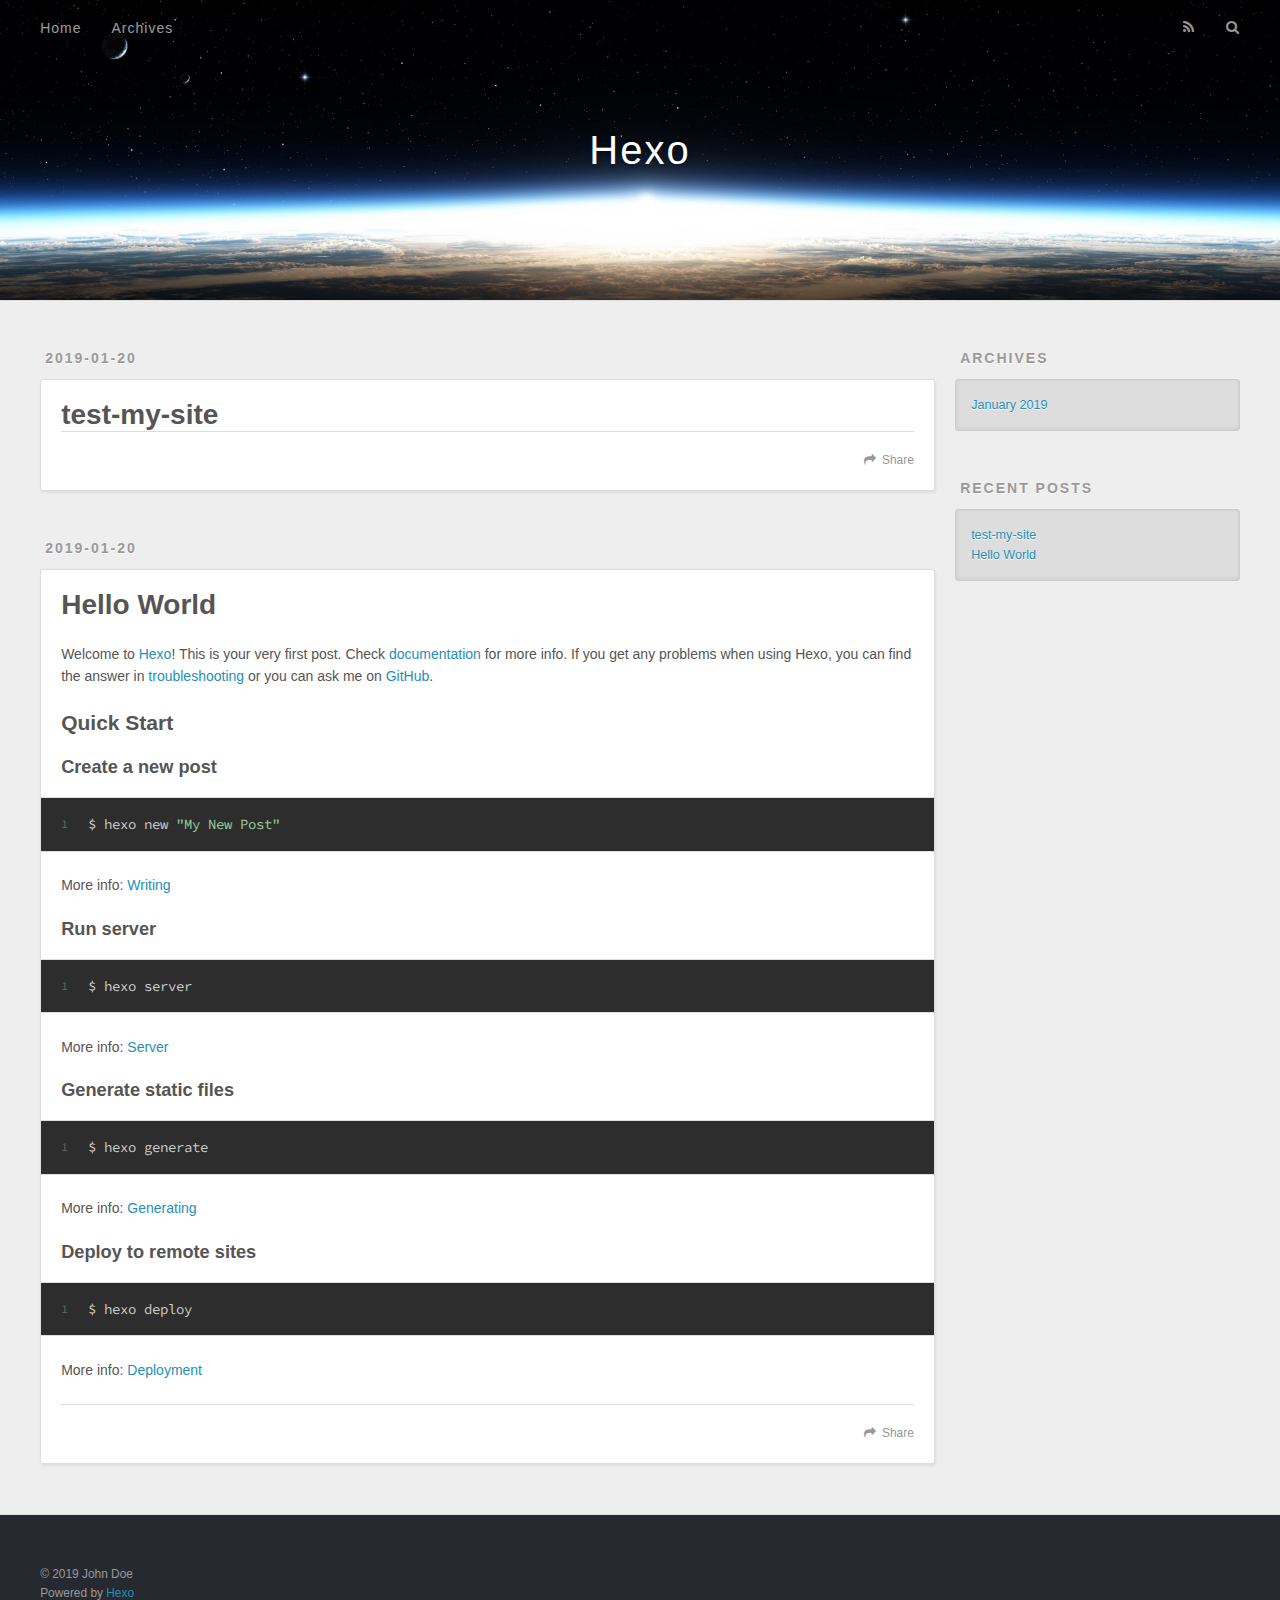
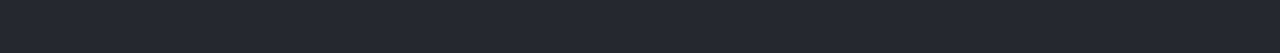
==== index.html @ 06881902 "Site updated: 2019-01-20 17:11:24" ====
<!DOCTYPE html>
<html>
<head><meta name="generator" content="Hexo 3.8.0">
  <meta charset="utf-8">
  

  
  <title>Hexo</title>
  <meta name="viewport" content="width=device-width, initial-scale=1, maximum-scale=1">
  <meta property="og:type" content="website">
<meta property="og:title" content="Hexo">
<meta property="og:url" content="http://yoursite.com/index.html">
<meta property="og:site_name" content="Hexo">
<meta property="og:locale" content="default">
<meta name="twitter:card" content="summary">
<meta name="twitter:title" content="Hexo">
  
    <link rel="alternate" href="/atom.xml" title="Hexo" type="application/atom+xml">
  
  
    <link rel="icon" href="/favicon.png">
  
  
    <link href="//fonts.googleapis.com/css?family=Source+Code+Pro" rel="stylesheet" type="text/css">
  
  <link rel="stylesheet" href="/css/style.css">
</head>
</html>
<body>
  <div id="container">
    <div id="wrap">
      <header id="header">
  <div id="banner"></div>
  <div id="header-outer" class="outer">
    <div id="header-title" class="inner">
      <h1 id="logo-wrap">
        <a href="/" id="logo">Hexo</a>
      </h1>
      
    </div>
    <div id="header-inner" class="inner">
      <nav id="main-nav">
        <a id="main-nav-toggle" class="nav-icon"></a>
        
          <a class="main-nav-link" href="/">Home</a>
        
          <a class="main-nav-link" href="/archives">Archives</a>
        
      </nav>
      <nav id="sub-nav">
        
          <a id="nav-rss-link" class="nav-icon" href="/atom.xml" title="RSS Feed"></a>
        
        <a id="nav-search-btn" class="nav-icon" title="Search"></a>
      </nav>
      <div id="search-form-wrap">
        <form action="//google.com/search" method="get" accept-charset="UTF-8" class="search-form"><input type="search" name="q" class="search-form-input" placeholder="Search"><button type="submit" class="search-form-submit">&#xF002;</button><input type="hidden" name="sitesearch" value="http://yoursite.com"></form>
      </div>
    </div>
  </div>
</header>
      <div class="outer">
        <section id="main">
  
    <article id="post-test-my-site" class="article article-type-post" itemscope="" itemprop="blogPost">
  <div class="article-meta">
    <a href="/2019/01/20/test-my-site/" class="article-date">
  <time datetime="2019-01-20T09:02:43.000Z" itemprop="datePublished">2019-01-20</time>
</a>
    
  </div>
  <div class="article-inner">
    
    
      <header class="article-header">
        
  
    <h1 itemprop="name">
      <a class="article-title" href="/2019/01/20/test-my-site/">test-my-site</a>
    </h1>
  

      </header>
    
    <div class="article-entry" itemprop="articleBody">
      
        
      
    </div>
    <footer class="article-footer">
      <a data-url="http://yoursite.com/2019/01/20/test-my-site/" data-id="cjr4om5xh0001hguxm7iejojh" class="article-share-link">Share</a>
      
      
    </footer>
  </div>
  
</article>


  
    <article id="post-hello-world" class="article article-type-post" itemscope="" itemprop="blogPost">
  <div class="article-meta">
    <a href="/2019/01/20/hello-world/" class="article-date">
  <time datetime="2019-01-20T09:01:41.161Z" itemprop="datePublished">2019-01-20</time>
</a>
    
  </div>
  <div class="article-inner">
    
    
      <header class="article-header">
        
  
    <h1 itemprop="name">
      <a class="article-title" href="/2019/01/20/hello-world/">Hello World</a>
    </h1>
  

      </header>
    
    <div class="article-entry" itemprop="articleBody">
      
        <p>Welcome to <a href="https://hexo.io/" target="_blank" rel="noopener">Hexo</a>! This is your very first post. Check <a href="https://hexo.io/docs/" target="_blank" rel="noopener">documentation</a> for more info. If you get any problems when using Hexo, you can find the answer in <a href="https://hexo.io/docs/troubleshooting.html" target="_blank" rel="noopener">troubleshooting</a> or you can ask me on <a href="https://github.com/hexojs/hexo/issues" target="_blank" rel="noopener">GitHub</a>.</p>
<h2 id="Quick-Start"><a href="#Quick-Start" class="headerlink" title="Quick Start"></a>Quick Start</h2><h3 id="Create-a-new-post"><a href="#Create-a-new-post" class="headerlink" title="Create a new post"></a>Create a new post</h3><figure class="highlight bash"><table><tr><td class="gutter"><pre><span class="line">1</span><br></pre></td><td class="code"><pre><span class="line">$ hexo new <span class="string">"My New Post"</span></span><br></pre></td></tr></table></figure>
<p>More info: <a href="https://hexo.io/docs/writing.html" target="_blank" rel="noopener">Writing</a></p>
<h3 id="Run-server"><a href="#Run-server" class="headerlink" title="Run server"></a>Run server</h3><figure class="highlight bash"><table><tr><td class="gutter"><pre><span class="line">1</span><br></pre></td><td class="code"><pre><span class="line">$ hexo server</span><br></pre></td></tr></table></figure>
<p>More info: <a href="https://hexo.io/docs/server.html" target="_blank" rel="noopener">Server</a></p>
<h3 id="Generate-static-files"><a href="#Generate-static-files" class="headerlink" title="Generate static files"></a>Generate static files</h3><figure class="highlight bash"><table><tr><td class="gutter"><pre><span class="line">1</span><br></pre></td><td class="code"><pre><span class="line">$ hexo generate</span><br></pre></td></tr></table></figure>
<p>More info: <a href="https://hexo.io/docs/generating.html" target="_blank" rel="noopener">Generating</a></p>
<h3 id="Deploy-to-remote-sites"><a href="#Deploy-to-remote-sites" class="headerlink" title="Deploy to remote sites"></a>Deploy to remote sites</h3><figure class="highlight bash"><table><tr><td class="gutter"><pre><span class="line">1</span><br></pre></td><td class="code"><pre><span class="line">$ hexo deploy</span><br></pre></td></tr></table></figure>
<p>More info: <a href="https://hexo.io/docs/deployment.html" target="_blank" rel="noopener">Deployment</a></p>

      
    </div>
    <footer class="article-footer">
      <a data-url="http://yoursite.com/2019/01/20/hello-world/" data-id="cjr4om5xc0000hguxg5g5tirp" class="article-share-link">Share</a>
      
      
    </footer>
  </div>
  
</article>


  


</section>
        
          <aside id="sidebar">
  
    

  
    

  
    
  
    
  <div class="widget-wrap">
    <h3 class="widget-title">Archives</h3>
    <div class="widget">
      <ul class="archive-list"><li class="archive-list-item"><a class="archive-list-link" href="/archives/2019/01/">January 2019</a></li></ul>
    </div>
  </div>


  
    
  <div class="widget-wrap">
    <h3 class="widget-title">Recent Posts</h3>
    <div class="widget">
      <ul>
        
          <li>
            <a href="/2019/01/20/test-my-site/">test-my-site</a>
          </li>
        
          <li>
            <a href="/2019/01/20/hello-world/">Hello World</a>
          </li>
        
      </ul>
    </div>
  </div>

  
</aside>
        
      </div>
      <footer id="footer">
  
  <div class="outer">
    <div id="footer-info" class="inner">
      &copy; 2019 John Doe<br>
      Powered by <a href="http://hexo.io/" target="_blank">Hexo</a>
    </div>
  </div>
</footer>
    </div>
    <nav id="mobile-nav">
  
    <a href="/" class="mobile-nav-link">Home</a>
  
    <a href="/archives" class="mobile-nav-link">Archives</a>
  
</nav>
    

<script src="//ajax.googleapis.com/ajax/libs/jquery/2.0.3/jquery.min.js"></script>


  <link rel="stylesheet" href="/fancybox/jquery.fancybox.css">
  <script src="/fancybox/jquery.fancybox.pack.js"></script>


<script src="/js/script.js"></script>



  </div>
</body>
</html>
---- css/style.css ----
body {
  width: 100%;
}
body:before,
body:after {
  content: "";
  display: table;
}
body:after {
  clear: both;
}
html,
body,
div,
span,
applet,
object,
iframe,
h1,
h2,
h3,
h4,
h5,
h6,
p,
blockquote,
pre,
a,
abbr,
acronym,
address,
big,
cite,
code,
del,
dfn,
em,
img,
ins,
kbd,
q,
s,
samp,
small,
strike,
strong,
sub,
sup,
tt,
var,
dl,
dt,
dd,
ol,
ul,
li,
fieldset,
form,
label,
legend,
table,
caption,
tbody,
tfoot,
thead,
tr,
th,
td {
  margin: 0;
  padding: 0;
  border: 0;
  outline: 0;
  font-weight: inherit;
  font-style: inherit;
  font-family: inherit;
  font-size: 100%;
  vertical-align: baseline;
}
body {
  line-height: 1;
  color: #000;
  background: #fff;
}
ol,
ul {
  list-style: none;
}
table {
  border-collapse: separate;
  border-spacing: 0;
  vertical-align: middle;
}
caption,
th,
td {
  text-align: left;
  font-weight: normal;
  vertical-align: middle;
}
a img {
  border: none;
}
input,
button {
  margin: 0;
  padding: 0;
}
input::-moz-focus-inner,
button::-moz-focus-inner {
  border: 0;
  padding: 0;
}
@font-face {
  font-family: FontAwesome;
  font-style: normal;
  font-weight: normal;
  src: url("fonts/fontawesome-webfont.eot?v=#4.0.3");
  src: url("fonts/fontawesome-webfont.eot?#iefix&v=#4.0.3") format("embedded-opentype"), url("fonts/fontawesome-webfont.woff?v=#4.0.3") format("woff"), url("fonts/fontawesome-webfont.ttf?v=#4.0.3") format("truetype"), url("fonts/fontawesome-webfont.svg#fontawesomeregular?v=#4.0.3") format("svg");
}
html,
body,
#container {
  height: 100%;
}
body {
  background: #eee;
  font: 14px -apple-system, BlinkMacSystemFont, "Segoe UI", "Roboto", "Oxygen", "Ubuntu", "Cantarell", "Fira Sans", "Droid Sans", "Helvetica Neue", sans-serif;
  -webkit-text-size-adjust: 100%;
}
.outer {
  max-width: 1220px;
  margin: 0 auto;
  padding: 0 20px;
}
.outer:before,
.outer:after {
  content: "";
  display: table;
}
.outer:after {
  clear: both;
}
.inner {
  display: inline;
  float: left;
  width: 98.33333333333333%;
  margin: 0 0.833333333333333%;
}
.left,
.alignleft {
  float: left;
}
.right,
.alignright {
  float: right;
}
.clear {
  clear: both;
}
#container {
  position: relative;
}
.mobile-nav-on {
  overflow: hidden;
}
#wrap {
  height: 100%;
  width: 100%;
  position: absolute;
  top: 0;
  left: 0;
  -webkit-transition: 0.2s ease-out;
  -moz-transition: 0.2s ease-out;
  -ms-transition: 0.2s ease-out;
  transition: 0.2s ease-out;
  z-index: 1;
  background: #eee;
}
.mobile-nav-on #wrap {
  left: 280px;
}
@media screen and (min-width: 768px) {
  #main {
    display: inline;
    float: left;
    width: 73.33333333333333%;
    margin: 0 0.833333333333333%;
  }
}
.article-date,
.article-category-link,
.archive-year,
.widget-title {
  text-decoration: none;
  text-transform: uppercase;
  letter-spacing: 2px;
  color: #999;
  margin-bottom: 1em;
  margin-left: 5px;
  line-height: 1em;
  text-shadow: 0 1px #fff;
  font-weight: bold;
}
.article-inner,
.archive-article-inner {
  background: #fff;
  -webkit-box-shadow: 1px 2px 3px #ddd;
  box-shadow: 1px 2px 3px #ddd;
  border: 1px solid #ddd;
  border-radius: 3px;
}
.article-entry h1,
.widget h1 {
  font-size: 2em;
}
.article-entry h2,
.widget h2 {
  font-size: 1.5em;
}
.article-entry h3,
.widget h3 {
  font-size: 1.3em;
}
.article-entry h4,
.widget h4 {
  font-size: 1.2em;
}
.article-entry h5,
.widget h5 {
  font-size: 1em;
}
.article-entry h6,
.widget h6 {
  font-size: 1em;
  color: #999;
}
.article-entry hr,
.widget hr {
  border: 1px dashed #ddd;
}
.article-entry strong,
.widget strong {
  font-weight: bold;
}
.article-entry em,
.widget em,
.article-entry cite,
.widget cite {
  font-style: italic;
}
.article-entry sup,
.widget sup,
.article-entry sub,
.widget sub {
  font-size: 0.75em;
  line-height: 0;
  position: relative;
  vertical-align: baseline;
}
.article-entry sup,
.widget sup {
  top: -0.5em;
}
.article-entry sub,
.widget sub {
  bottom: -0.2em;
}
.article-entry small,
.widget small {
  font-size: 0.85em;
}
.article-entry acronym,
.widget acronym,
.article-entry abbr,
.widget abbr {
  border-bottom: 1px dotted;
}
.article-entry ul,
.widget ul,
.article-entry ol,
.widget ol,
.article-entry dl,
.widget dl {
  margin: 0 20px;
  line-height: 1.6em;
}
.article-entry ul ul,
.widget ul ul,
.article-entry ol ul,
.widget ol ul,
.article-entry ul ol,
.widget ul ol,
.article-entry ol ol,
.widget ol ol {
  margin-top: 0;
  margin-bottom: 0;
}
.article-entry ul,
.widget ul {
  list-style: disc;
}
.article-entry ol,
.widget ol {
  list-style: decimal;
}
.article-entry dt,
.widget dt {
  font-weight: bold;
}
#header {
  height: 300px;
  position: relative;
  border-bottom: 1px solid #ddd;
}
#header:before,
#header:after {
  content: "";
  position: absolute;
  left: 0;
  right: 0;
  height: 40px;
}
#header:before {
  top: 0;
  background: -webkit-linear-gradient(rgba(0,0,0,0.2), transparent);
  background: -moz-linear-gradient(rgba(0,0,0,0.2), transparent);
  background: -ms-linear-gradient(rgba(0,0,0,0.2), transparent);
  background: linear-gradient(rgba(0,0,0,0.2), transparent);
}
#header:after {
  bottom: 0;
  background: -webkit-linear-gradient(transparent, rgba(0,0,0,0.2));
  background: -moz-linear-gradient(transparent, rgba(0,0,0,0.2));
  background: -ms-linear-gradient(transparent, rgba(0,0,0,0.2));
  background: linear-gradient(transparent, rgba(0,0,0,0.2));
}
#header-outer {
  height: 100%;
  position: relative;
}
#header-inner {
  position: relative;
  overflow: hidden;
}
#banner {
  position: absolute;
  top: 0;
  left: 0;
  width: 100%;
  height: 100%;
  background: url("images/banner.jpg") center #000;
  -webkit-background-size: cover;
  -moz-background-size: cover;
  background-size: cover;
  z-index: -1;
}
#header-title {
  text-align: center;
  height: 40px;
  position: absolute;
  top: 50%;
  left: 0;
  margin-top: -20px;
}
#logo,
#subtitle {
  text-decoration: none;
  color: #fff;
  font-weight: 300;
  text-shadow: 0 1px 4px rgba(0,0,0,0.3);
}
#logo {
  font-size: 40px;
  line-height: 40px;
  letter-spacing: 2px;
}
#subtitle {
  font-size: 16px;
  line-height: 16px;
  letter-spacing: 1px;
}
#subtitle-wrap {
  margin-top: 16px;
}
#main-nav {
  float: left;
  margin-left: -15px;
}
.nav-icon,
.main-nav-link {
  float: left;
  color: #fff;
  opacity: 0.6;
  text-decoration: none;
  text-shadow: 0 1px rgba(0,0,0,0.2);
  -webkit-transition: opacity 0.2s;
  -moz-transition: opacity 0.2s;
  -ms-transition: opacity 0.2s;
  transition: opacity 0.2s;
  display: block;
  padding: 20px 15px;
}
.nav-icon:hover,
.main-nav-link:hover {
  opacity: 1;
}
.nav-icon {
  font-family: FontAwesome;
  text-align: center;
  font-size: 14px;
  width: 14px;
  height: 14px;
  padding: 20px 15px;
  position: relative;
  cursor: pointer;
}
.main-nav-link {
  font-weight: 300;
  letter-spacing: 1px;
}
@media screen and (max-width: 479px) {
  .main-nav-link {
    display: none;
  }
}
#main-nav-toggle {
  display: none;
}
#main-nav-toggle:before {
  content: "\f0c9";
}
@media screen and (max-width: 479px) {
  #main-nav-toggle {
    display: block;
  }
}
#sub-nav {
  float: right;
  margin-right: -15px;
}
#nav-rss-link:before {
  content: "\f09e";
}
#nav-search-btn:before {
  content: "\f002";
}
#search-form-wrap {
  position: absolute;
  top: 15px;
  width: 150px;
  height: 30px;
  right: -150px;
  opacity: 0;
  -webkit-transition: 0.2s ease-out;
  -moz-transition: 0.2s ease-out;
  -ms-transition: 0.2s ease-out;
  transition: 0.2s ease-out;
}
#search-form-wrap.on {
  opacity: 1;
  right: 0;
}
@media screen and (max-width: 479px) {
  #search-form-wrap {
    width: 100%;
    right: -100%;
  }
}
.search-form {
  position: absolute;
  top: 0;
  left: 0;
  right: 0;
  background: #fff;
  padding: 5px 15px;
  border-radius: 15px;
  -webkit-box-shadow: 0 0 10px rgba(0,0,0,0.3);
  box-shadow: 0 0 10px rgba(0,0,0,0.3);
}
.search-form-input {
  border: none;
  background: none;
  color: #555;
  width: 100%;
  font: 13px -apple-system, BlinkMacSystemFont, "Segoe UI", "Roboto", "Oxygen", "Ubuntu", "Cantarell", "Fira Sans", "Droid Sans", "Helvetica Neue", sans-serif;
  outline: none;
}
.search-form-input::-webkit-search-results-decoration,
.search-form-input::-webkit-search-cancel-button {
  -webkit-appearance: none;
}
.search-form-submit {
  position: absolute;
  top: 50%;
  right: 10px;
  margin-top: -7px;
  font: 13px FontAwesome;
  border: none;
  background: none;
  color: #bbb;
  cursor: pointer;
}
.search-form-submit:hover,
.search-form-submit:focus {
  color: #777;
}
.article {
  margin: 50px 0;
}
.article-inner {
  overflow: hidden;
}
.article-meta:before,
.article-meta:after {
  content: "";
  display: table;
}
.article-meta:after {
  clear: both;
}
.article-date {
  float: left;
}
.article-category {
  float: left;
  line-height: 1em;
  color: #ccc;
  text-shadow: 0 1px #fff;
  margin-left: 8px;
}
.article-category:before {
  content: "\2022";
}
.article-category-link {
  margin: 0 12px 1em;
}
.article-header {
  padding: 20px 20px 0;
}
.article-title {
  text-decoration: none;
  font-size: 2em;
  font-weight: bold;
  color: #555;
  line-height: 1.1em;
  -webkit-transition: color 0.2s;
  -moz-transition: color 0.2s;
  -ms-transition: color 0.2s;
  transition: color 0.2s;
}
a.article-title:hover {
  color: #258fb8;
}
.article-entry {
  color: #555;
  padding: 0 20px;
}
.article-entry:before,
.article-entry:after {
  content: "";
  display: table;
}
.article-entry:after {
  clear: both;
}
.article-entry p,
.article-entry table {
  line-height: 1.6em;
  margin: 1.6em 0;
}
.article-entry h1,
.article-entry h2,
.article-entry h3,
.article-entry h4,
.article-entry h5,
.article-entry h6 {
  font-weight: bold;
}
.article-entry h1,
.article-entry h2,
.article-entry h3,
.article-entry h4,
.article-entry h5,
.article-entry h6 {
  line-height: 1.1em;
  margin: 1.1em 0;
}
.article-entry a {
  color: #258fb8;
  text-decoration: none;
}
.article-entry a:hover {
  text-decoration: underline;
}
.article-entry ul,
.article-entry ol,
.article-entry dl {
  margin-top: 1.6em;
  margin-bottom: 1.6em;
}
.article-entry img,
.article-entry video {
  max-width: 100%;
  height: auto;
  display: block;
  margin: auto;
}
.article-entry iframe {
  border: none;
}
.article-entry table {
  width: 100%;
  border-collapse: collapse;
  border-spacing: 0;
}
.article-entry th {
  font-weight: bold;
  border-bottom: 3px solid #ddd;
  padding-bottom: 0.5em;
}
.article-entry td {
  border-bottom: 1px solid #ddd;
  padding: 10px 0;
}
.article-entry blockquote {
  font-family: Georgia, "Times New Roman", serif;
  font-size: 1.4em;
  margin: 1.6em 20px;
  text-align: center;
}
.article-entry blockquote footer {
  font-size: 14px;
  margin: 1.6em 0;
  font-family: -apple-system, BlinkMacSystemFont, "Segoe UI", "Roboto", "Oxygen", "Ubuntu", "Cantarell", "Fira Sans", "Droid Sans", "Helvetica Neue", sans-serif;
}
.article-entry blockquote footer cite:before {
  content: "—";
  padding: 0 0.5em;
}
.article-entry .pullquote {
  text-align: left;
  width: 45%;
  margin: 0;
}
.article-entry .pullquote.left {
  margin-left: 0.5em;
  margin-right: 1em;
}
.article-entry .pullquote.right {
  margin-right: 0.5em;
  margin-left: 1em;
}
.article-entry .caption {
  color: #999;
  display: block;
  font-size: 0.9em;
  margin-top: 0.5em;
  position: relative;
  text-align: center;
}
.article-entry .video-container {
  position: relative;
  padding-top: 56.25%;
  height: 0;
  overflow: hidden;
}
.article-entry .video-container iframe,
.article-entry .video-container object,
.article-entry .video-container embed {
  position: absolute;
  top: 0;
  left: 0;
  width: 100%;
  height: 100%;
  margin-top: 0;
}
.article-more-link a {
  display: inline-block;
  line-height: 1em;
  padding: 6px 15px;
  border-radius: 15px;
  background: #eee;
  color: #999;
  text-shadow: 0 1px #fff;
  text-decoration: none;
}
.article-more-link a:hover {
  background: #258fb8;
  color: #fff;
  text-decoration: none;
  text-shadow: 0 1px #1e7293;
}
.article-footer {
  font-size: 0.85em;
  line-height: 1.6em;
  border-top: 1px solid #ddd;
  padding-top: 1.6em;
  margin: 0 20px 20px;
}
.article-footer:before,
.article-footer:after {
  content: "";
  display: table;
}
.article-footer:after {
  clear: both;
}
.article-footer a {
  color: #999;
  text-decoration: none;
}
.article-footer a:hover {
  color: #555;
}
.article-tag-list-item {
  float: left;
  margin-right: 10px;
}
.article-tag-list-link:before {
  content: "#";
}
.article-comment-link {
  float: right;
}
.article-comment-link:before {
  content: "\f075";
  font-family: FontAwesome;
  padding-right: 8px;
}
.article-share-link {
  cursor: pointer;
  float: right;
  margin-left: 20px;
}
.article-share-link:before {
  content: "\f064";
  font-family: FontAwesome;
  padding-right: 6px;
}
#article-nav {
  position: relative;
}
#article-nav:before,
#article-nav:after {
  content: "";
  display: table;
}
#article-nav:after {
  clear: both;
}
@media screen and (min-width: 768px) {
  #article-nav {
    margin: 50px 0;
  }
  #article-nav:before {
    width: 8px;
    height: 8px;
    position: absolute;
    top: 50%;
    left: 50%;
    margin-top: -4px;
    margin-left: -4px;
    content: "";
    border-radius: 50%;
    background: #ddd;
    -webkit-box-shadow: 0 1px 2px #fff;
    box-shadow: 0 1px 2px #fff;
  }
}
.article-nav-link-wrap {
  text-decoration: none;
  text-shadow: 0 1px #fff;
  color: #999;
  -webkit-box-sizing: border-box;
  -moz-box-sizing: border-box;
  box-sizing: border-box;
  margin-top: 50px;
  text-align: center;
  display: block;
}
.article-nav-link-wrap:hover {
  color: #555;
}
@media screen and (min-width: 768px) {
  .article-nav-link-wrap {
    width: 50%;
    margin-top: 0;
  }
}
@media screen and (min-width: 768px) {
  #article-nav-newer {
    float: left;
    text-align: right;
    padding-right: 20px;
  }
}
@media screen and (min-width: 768px) {
  #article-nav-older {
    float: right;
    text-align: left;
    padding-left: 20px;
  }
}
.article-nav-caption {
  text-transform: uppercase;
  letter-spacing: 2px;
  color: #ddd;
  line-height: 1em;
  font-weight: bold;
}
#article-nav-newer .article-nav-caption {
  margin-right: -2px;
}
.article-nav-title {
  font-size: 0.85em;
  line-height: 1.6em;
  margin-top: 0.5em;
}
.article-share-box {
  position: absolute;
  display: none;
  background: #fff;
  -webkit-box-shadow: 1px 2px 10px rgba(0,0,0,0.2);
  box-shadow: 1px 2px 10px rgba(0,0,0,0.2);
  border-radius: 3px;
  margin-left: -145px;
  overflow: hidden;
  z-index: 1;
}
.article-share-box.on {
  display: block;
}
.article-share-input {
  width: 100%;
  background: none;
  -webkit-box-sizing: border-box;
  -moz-box-sizing: border-box;
  box-sizing: border-box;
  font: 14px -apple-system, BlinkMacSystemFont, "Segoe UI", "Roboto", "Oxygen", "Ubuntu", "Cantarell", "Fira Sans", "Droid Sans", "Helvetica Neue", sans-serif;
  padding: 0 15px;
  color: #555;
  outline: none;
  border: 1px solid #ddd;
  border-radius: 3px 3px 0 0;
  height: 36px;
  line-height: 36px;
}
.article-share-links {
  background: #eee;
}
.article-share-links:before,
.article-share-links:after {
  content: "";
  display: table;
}
.article-share-links:after {
  clear: both;
}
.article-share-twitter,
.article-share-facebook,
.article-share-pinterest,
.article-share-google {
  width: 50px;
  height: 36px;
  display: block;
  float: left;
  position: relative;
  color: #999;
  text-shadow: 0 1px #fff;
}
.article-share-twitter:before,
.article-share-facebook:before,
.article-share-pinterest:before,
.article-share-google:before {
  font-size: 20px;
  font-family: FontAwesome;
  width: 20px;
  height: 20px;
  position: absolute;
  top: 50%;
  left: 50%;
  margin-top: -10px;
  margin-left: -10px;
  text-align: center;
}
.article-share-twitter:hover,
.article-share-facebook:hover,
.article-share-pinterest:hover,
.article-share-google:hover {
  color: #fff;
}
.article-share-twitter:before {
  content: "\f099";
}
.article-share-twitter:hover {
  background: #00aced;
  text-shadow: 0 1px #008abe;
}
.article-share-facebook:before {
  content: "\f09a";
}
.article-share-facebook:hover {
  background: #3b5998;
  text-shadow: 0 1px #2f477a;
}
.article-share-pinterest:before {
  content: "\f0d2";
}
.article-share-pinterest:hover {
  background: #cb2027;
  text-shadow: 0 1px #a21a1f;
}
.article-share-google:before {
  content: "\f0d5";
}
.article-share-google:hover {
  background: #dd4b39;
  text-shadow: 0 1px #be3221;
}
.article-gallery {
  background: #000;
  position: relative;
}
.article-gallery-photos {
  position: relative;
  overflow: hidden;
}
.article-gallery-img {
  display: none;
  max-width: 100%;
}
.article-gallery-img:first-child {
  display: block;
}
.article-gallery-img.loaded {
  position: absolute;
  display: block;
}
.article-gallery-img img {
  display: block;
  max-width: 100%;
  margin: 0 auto;
}
#comments {
  background: #fff;
  -webkit-box-shadow: 1px 2px 3px #ddd;
  box-shadow: 1px 2px 3px #ddd;
  padding: 20px;
  border: 1px solid #ddd;
  border-radius: 3px;
  margin: 50px 0;
}
#comments a {
  color: #258fb8;
}
.archives-wrap {
  margin: 50px 0;
}
.archives:before,
.archives:after {
  content: "";
  display: table;
}
.archives:after {
  clear: both;
}
.archive-year-wrap {
  margin-bottom: 1em;
}
.archives {
  -webkit-column-gap: 10px;
  -moz-column-gap: 10px;
  column-gap: 10px;
}
@media screen and (min-width: 480px) and (max-width: 767px) {
  .archives {
    -webkit-column-count: 2;
    -moz-column-count: 2;
    column-count: 2;
  }
}
@media screen and (min-width: 768px) {
  .archives {
    -webkit-column-count: 3;
    -moz-column-count: 3;
    column-count: 3;
  }
}
.archive-article {
  -webkit-column-break-inside: avoid;
  page-break-inside: avoid;
  overflow: hidden;
  break-inside: avoid-column;
}
.archive-article-inner {
  padding: 10px;
  margin-bottom: 15px;
}
.archive-article-title {
  text-decoration: none;
  font-weight: bold;
  color: #555;
  -webkit-transition: color 0.2s;
  -moz-transition: color 0.2s;
  -ms-transition: color 0.2s;
  transition: color 0.2s;
  line-height: 1.6em;
}
.archive-article-title:hover {
  color: #258fb8;
}
.archive-article-footer {
  margin-top: 1em;
}
.archive-article-date {
  color: #999;
  text-decoration: none;
  font-size: 0.85em;
  line-height: 1em;
  margin-bottom: 0.5em;
  display: block;
}
#page-nav {
  margin: 50px auto;
  background: #fff;
  -webkit-box-shadow: 1px 2px 3px #ddd;
  box-shadow: 1px 2px 3px #ddd;
  border: 1px solid #ddd;
  border-radius: 3px;
  text-align: center;
  color: #999;
  overflow: hidden;
}
#page-nav:before,
#page-nav:after {
  content: "";
  display: table;
}
#page-nav:after {
  clear: both;
}
#page-nav a,
#page-nav span {
  padding: 10px 20px;
  line-height: 1;
  height: 2ex;
}
#page-nav a {
  color: #999;
  text-decoration: none;
}
#page-nav a:hover {
  background: #999;
  color: #fff;
}
#page-nav .prev {
  float: left;
}
#page-nav .next {
  float: right;
}
#page-nav .page-number {
  display: inline-block;
}
@media screen and (max-width: 479px) {
  #page-nav .page-number {
    display: none;
  }
}
#page-nav .current {
  color: #555;
  font-weight: bold;
}
#page-nav .space {
  color: #ddd;
}
#footer {
  background: #262a30;
  padding: 50px 0;
  border-top: 1px solid #ddd;
  color: #999;
}
#footer a {
  color: #258fb8;
  text-decoration: none;
}
#footer a:hover {
  text-decoration: underline;
}
#footer-info {
  line-height: 1.6em;
  font-size: 0.85em;
}
.article-entry pre,
.article-entry .highlight {
  background: #2d2d2d;
  margin: 0 -20px;
  padding: 15px 20px;
  border-style: solid;
  border-color: #ddd;
  border-width: 1px 0;
  overflow: auto;
  color: #ccc;
  line-height: 22.400000000000002px;
}
.article-entry .highlight .gutter pre,
.article-entry .gist .gist-file .gist-data .line-numbers {
  color: #666;
  font-size: 0.85em;
}
.article-entry pre,
.article-entry code {
  font-family: "Source Code Pro", Consolas, Monaco, Menlo, Consolas, monospace;
}
.article-entry code {
  background: #eee;
  text-shadow: 0 1px #fff;
  padding: 0 0.3em;
}
.article-entry pre code {
  background: none;
  text-shadow: none;
  padding: 0;
}
.article-entry .highlight pre {
  border: none;
  margin: 0;
  padding: 0;
}
.article-entry .highlight table {
  margin: 0;
  width: auto;
}
.article-entry .highlight td {
  border: none;
  padding: 0;
}
.article-entry .highlight figcaption {
  font-size: 0.85em;
  color: #999;
  line-height: 1em;
  margin-bottom: 1em;
}
.article-entry .highlight figcaption:before,
.article-entry .highlight figcaption:after {
  content: "";
  display: table;
}
.article-entry .highlight figcaption:after {
  clear: both;
}
.article-entry .highlight figcaption a {
  float: right;
}
.article-entry .highlight .gutter pre {
  text-align: right;
  padding-right: 20px;
}
.article-entry .highlight .line {
  height: 22.400000000000002px;
}
.article-entry .highlight .line.marked {
  background: #515151;
}
.article-entry .gist {
  margin: 0 -20px;
  border-style: solid;
  border-color: #ddd;
  border-width: 1px 0;
  background: #2d2d2d;
  padding: 15px 20px 15px 0;
}
.article-entry .gist .gist-file {
  border: none;
  font-family: "Source Code Pro", Consolas, Monaco, Menlo, Consolas, monospace;
  margin: 0;
}
.article-entry .gist .gist-file .gist-data {
  background: none;
  border: none;
}
.article-entry .gist .gist-file .gist-data .line-numbers {
  background: none;
  border: none;
  padding: 0 20px 0 0;
}
.article-entry .gist .gist-file .gist-data .line-data {
  padding: 0 !important;
}
.article-entry .gist .gist-file .highlight {
  margin: 0;
  padding: 0;
  border: none;
}
.article-entry .gist .gist-file .gist-meta {
  background: #2d2d2d;
  color: #999;
  font: 0.85em -apple-system, BlinkMacSystemFont, "Segoe UI", "Roboto", "Oxygen", "Ubuntu", "Cantarell", "Fira Sans", "Droid Sans", "Helvetica Neue", sans-serif;
  text-shadow: 0 0;
  padding: 0;
  margin-top: 1em;
  margin-left: 20px;
}
.article-entry .gist .gist-file .gist-meta a {
  color: #258fb8;
  font-weight: normal;
}
.article-entry .gist .gist-file .gist-meta a:hover {
  text-decoration: underline;
}
pre .comment,
pre .title {
  color: #999;
}
pre .variable,
pre .attribute,
pre .tag,
pre .regexp,
pre .ruby .constant,
pre .xml .tag .title,
pre .xml .pi,
pre .xml .doctype,
pre .html .doctype,
pre .css .id,
pre .css .class,
pre .css .pseudo {
  color: #f2777a;
}
pre .number,
pre .preprocessor,
pre .built_in,
pre .literal,
pre .params,
pre .constant {
  color: #f99157;
}
pre .class,
pre .ruby .class .title,
pre .css .rules .attribute {
  color: #9c9;
}
pre .string,
pre .value,
pre .inheritance,
pre .header,
pre .ruby .symbol,
pre .xml .cdata {
  color: #9c9;
}
pre .css .hexcolor {
  color: #6cc;
}
pre .function,
pre .python .decorator,
pre .python .title,
pre .ruby .function .title,
pre .ruby .title .keyword,
pre .perl .sub,
pre .javascript .title,
pre .coffeescript .title {
  color: #69c;
}
pre .keyword,
pre .javascript .function {
  color: #c9c;
}
@media screen and (max-width: 479px) {
  #mobile-nav {
    position: absolute;
    top: 0;
    left: 0;
    width: 280px;
    height: 100%;
    background: #191919;
    border-right: 1px solid #fff;
  }
}
@media screen and (max-width: 479px) {
  .mobile-nav-link {
    display: block;
    color: #999;
    text-decoration: none;
    padding: 15px 20px;
    font-weight: bold;
  }
  .mobile-nav-link:hover {
    color: #fff;
  }
}
@media screen and (min-width: 768px) {
  #sidebar {
    display: inline;
    float: left;
    width: 23.333333333333332%;
    margin: 0 0.833333333333333%;
  }
}
.widget-wrap {
  margin: 50px 0;
}
.widget {
  color: #777;
  text-shadow: 0 1px #fff;
  background: #ddd;
  -webkit-box-shadow: 0 -1px 4px #ccc inset;
  box-shadow: 0 -1px 4px #ccc inset;
  border: 1px solid #ccc;
  padding: 15px;
  border-radius: 3px;
}
.widget a {
  color: #258fb8;
  text-decoration: none;
}
.widget a:hover {
  text-decoration: underline;
}
.widget ul ul,
.widget ol ul,
.widget dl ul,
.widget ul ol,
.widget ol ol,
.widget dl ol,
.widget ul dl,
.widget ol dl,
.widget dl dl {
  margin-left: 15px;
  list-style: disc;
}
.widget {
  line-height: 1.6em;
  word-wrap: break-word;
  font-size: 0.9em;
}
.widget ul,
.widget ol {
  list-style: none;
  margin: 0;
}
.widget ul ul,
.widget ol ul,
.widget ul ol,
.widget ol ol {
  margin: 0 20px;
}
.widget ul ul,
.widget ol ul {
  list-style: disc;
}
.widget ul ol,
.widget ol ol {
  list-style: decimal;
}
.category-list-count,
.tag-list-count,
.archive-list-count {
  padding-left: 5px;
  color: #999;
  font-size: 0.85em;
}
.category-list-count:before,
.tag-list-count:before,
.archive-list-count:before {
  content: "(";
}
.category-list-count:after,
.tag-list-count:after,
.archive-list-count:after {
  content: ")";
}
.tagcloud a {
  margin-right: 5px;
  display: inline-block;
}
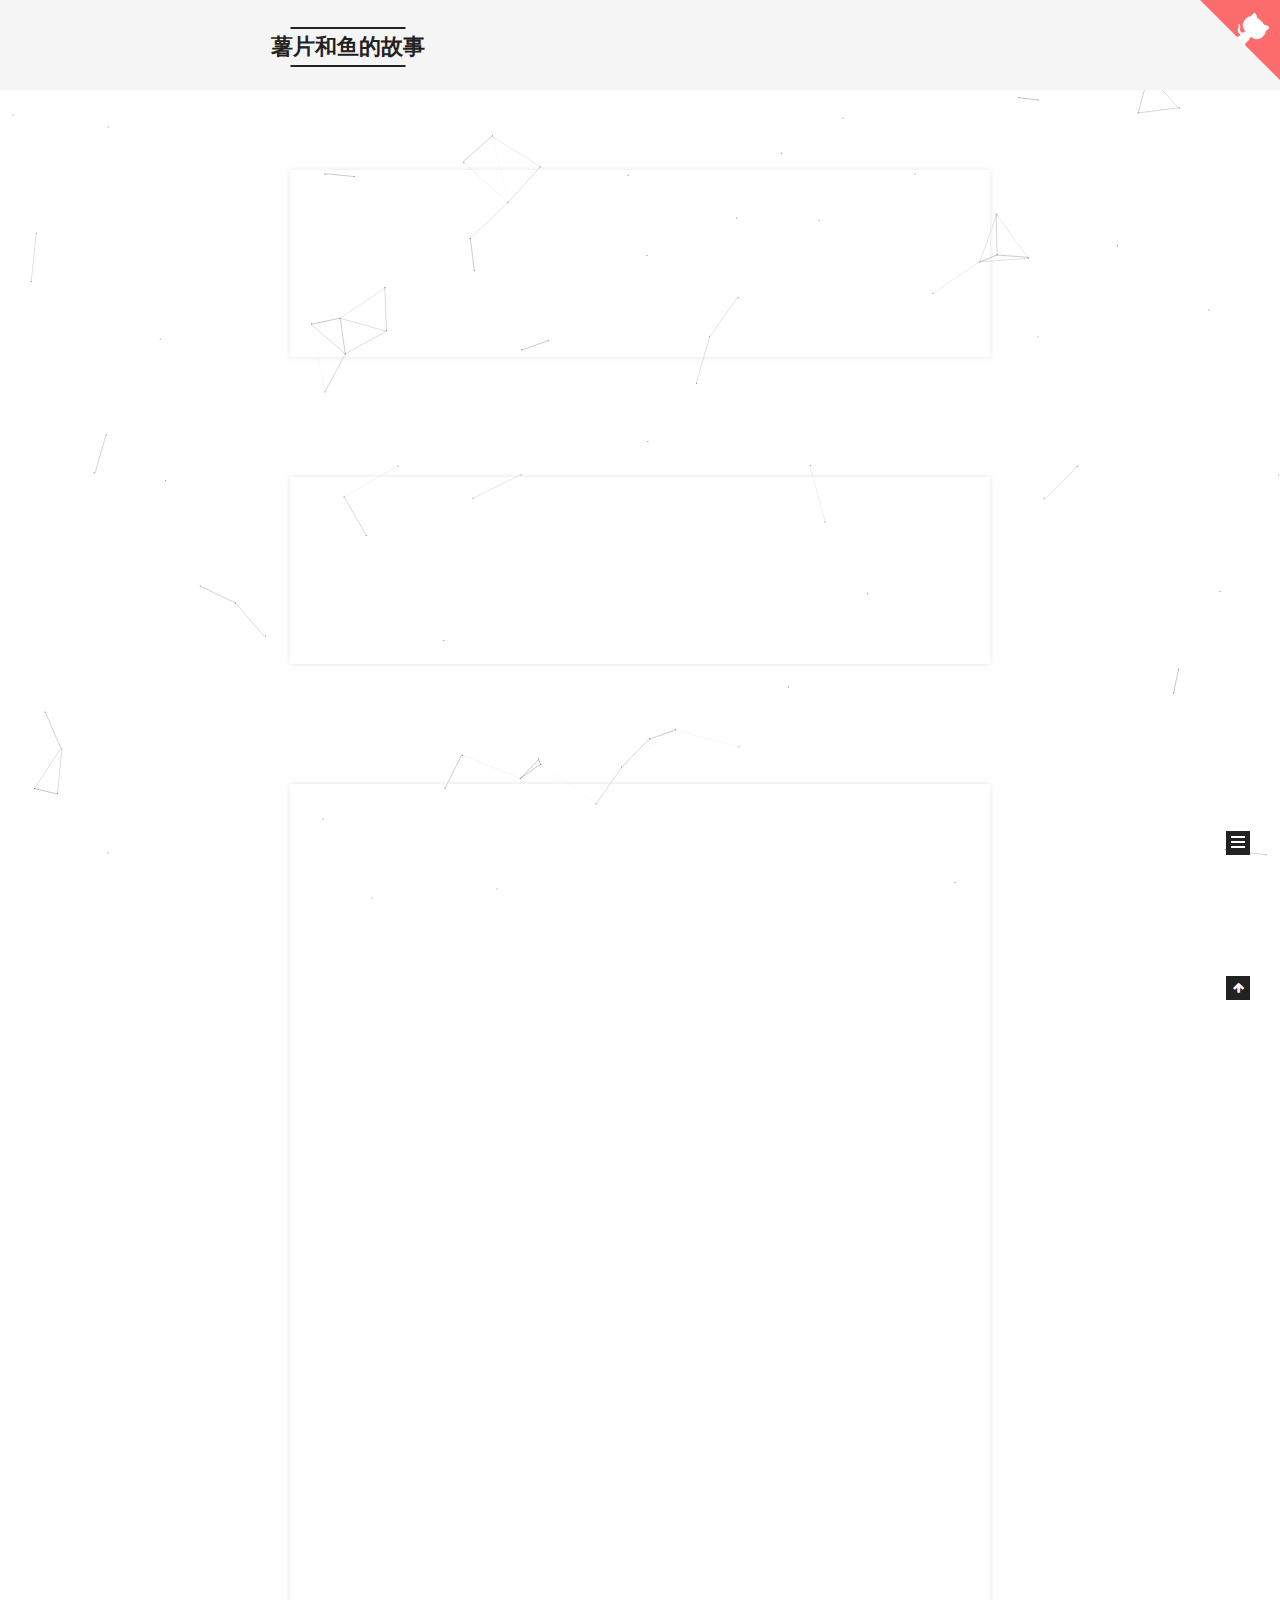
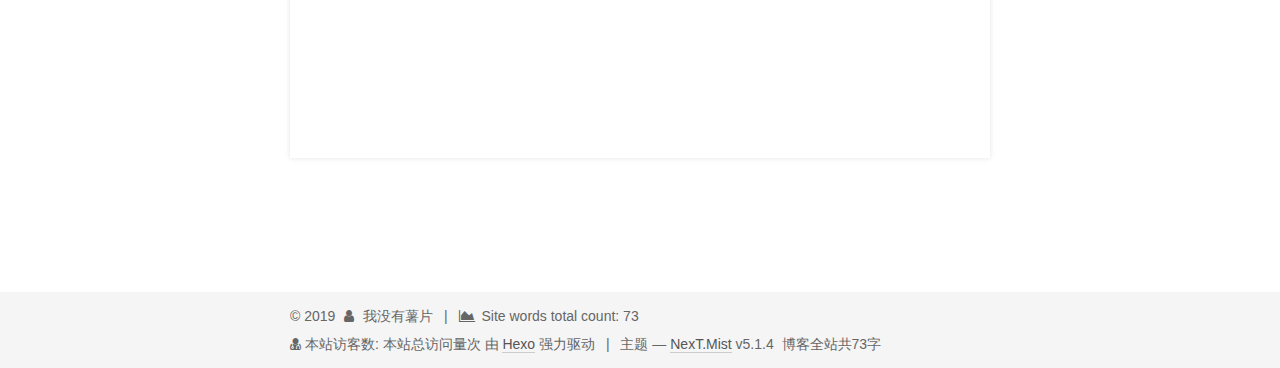
==== commit 7426b813: "Site updated: 2019-01-21 23:07:29" ====
--- a/index.html
+++ b/index.html
@@ -1,126 +1,684 @@
 <!DOCTYPE html>
-<html>
+
+
+
+  
+
+
+<html class="theme-next mist use-motion" lang="zh-Hans">
 <head><meta name="generator" content="Hexo 3.8.0">
-  <meta charset="utf-8">
-  
-
-  
-  <title>Hexo</title>
-  <meta name="viewport" content="width=device-width, initial-scale=1, maximum-scale=1">
-  <meta property="og:type" content="website">
-<meta property="og:title" content="Hexo">
+  <meta charset="UTF-8">
+<meta http-equiv="X-UA-Compatible" content="IE=edge">
+<meta name="viewport" content="width=device-width, initial-scale=1, maximum-scale=1">
+<meta name="theme-color" content="#222">
+
+
+
+
+
+
+
+
+
+<meta http-equiv="Cache-Control" content="no-transform">
+<meta http-equiv="Cache-Control" content="no-siteapp">
+
+
+
+
+
+
+
+
+
+
+
+
+
+
+
+
+  
+  
+  <link href="/lib/fancybox/source/jquery.fancybox.css?v=2.1.5" rel="stylesheet" type="text/css">
+
+
+
+
+
+
+
+<link href="/lib/font-awesome/css/font-awesome.min.css?v=4.6.2" rel="stylesheet" type="text/css">
+
+<link href="/css/main.css?v=5.1.4" rel="stylesheet" type="text/css">
+
+
+  <link rel="apple-touch-icon" sizes="180x180" href="/images/apple-touch-icon-next.png?v=5.1.4">
+
+
+  <link rel="icon" type="image/png" sizes="32x32" href="/images/favicon-32x32-next.png?v=5.1.4">
+
+
+  <link rel="icon" type="image/png" sizes="16x16" href="/images/favicon-16x16-next.png?v=5.1.4">
+
+
+  <link rel="mask-icon" href="/images/logo.svg?v=5.1.4" color="#222">
+
+
+
+
+
+  <meta name="keywords" content="Hexo, NexT">
+
+
+
+
+
+
+
+
+
+
+<meta property="og:type" content="website">
+<meta property="og:title" content="薯片和鱼的故事">
 <meta property="og:url" content="http://yoursite.com/index.html">
-<meta property="og:site_name" content="Hexo">
-<meta property="og:locale" content="default">
+<meta property="og:site_name" content="薯片和鱼的故事">
+<meta property="og:locale" content="zh-Hans">
 <meta name="twitter:card" content="summary">
-<meta name="twitter:title" content="Hexo">
-  
-    <link rel="alternate" href="/atom.xml" title="Hexo" type="application/atom+xml">
-  
-  
-    <link rel="icon" href="/favicon.png">
-  
-  
-    <link href="//fonts.googleapis.com/css?family=Source+Code+Pro" rel="stylesheet" type="text/css">
-  
-  <link rel="stylesheet" href="/css/style.css">
+<meta name="twitter:title" content="薯片和鱼的故事">
+
+
+
+<script type="text/javascript" id="hexo.configurations">
+  var NexT = window.NexT || {};
+  var CONFIG = {
+    root: '/',
+    scheme: 'Mist',
+    version: '5.1.4',
+    sidebar: {"position":"left","display":"post","offset":12,"b2t":false,"scrollpercent":false,"onmobile":false},
+    fancybox: true,
+    tabs: true,
+    motion: {"enable":true,"async":false,"transition":{"post_block":"fadeIn","post_header":"slideDownIn","post_body":"slideDownIn","coll_header":"slideLeftIn","sidebar":"slideUpIn"}},
+    duoshuo: {
+      userId: '0',
+      author: '博主'
+    },
+    algolia: {
+      applicationID: '',
+      apiKey: '',
+      indexName: '',
+      hits: {"per_page":10},
+      labels: {"input_placeholder":"Search for Posts","hits_empty":"We didn't find any results for the search: ${query}","hits_stats":"${hits} results found in ${time} ms"}
+    }
+  };
+</script>
+
+
+
+  <link rel="canonical" href="http://yoursite.com/">
+
+
+
+
+
+  <title>薯片和鱼的故事</title>
+  
+
+
+
+
+
+
+
+
 </head>
-</html>
-<body>
-  <div id="container">
-    <div id="wrap">
-      <header id="header">
-  <div id="banner"></div>
-  <div id="header-outer" class="outer">
-    <div id="header-title" class="inner">
-      <h1 id="logo-wrap">
-        <a href="/" id="logo">Hexo</a>
-      </h1>
-      
-    </div>
-    <div id="header-inner" class="inner">
-      <nav id="main-nav">
-        <a id="main-nav-toggle" class="nav-icon"></a>
-        
-          <a class="main-nav-link" href="/">Home</a>
-        
-          <a class="main-nav-link" href="/archives">Archives</a>
-        
-      </nav>
-      <nav id="sub-nav">
-        
-          <a id="nav-rss-link" class="nav-icon" href="/atom.xml" title="RSS Feed"></a>
-        
-        <a id="nav-search-btn" class="nav-icon" title="Search"></a>
-      </nav>
-      <div id="search-form-wrap">
-        <form action="//google.com/search" method="get" accept-charset="UTF-8" class="search-form"><input type="search" name="q" class="search-form-input" placeholder="Search"><button type="submit" class="search-form-submit">&#xF002;</button><input type="hidden" name="sitesearch" value="http://yoursite.com"></form>
-      </div>
-    </div>
+
+<body itemscope="" itemtype="http://schema.org/WebPage" lang="zh-Hans">
+
+  
+  
+    
+  
+
+  <div class="container sidebar-position-left 
+  page-home">
+    <div class="headband"></div>
+    <a href="https://github.com/tanzi617" class="github-corner" aria-label="View source on GitHub"><svg width="80" height="80" viewbox="0 0 250 250" style="fill:#FD6C6C; color:#fff; position: absolute; top: 0; border: 0; right: 0;" aria-hidden="true"><path d="M0,0 L115,115 L130,115 L142,142 L250,250 L250,0 Z"/><path d="M128.3,109.0 C113.8,99.7 119.0,89.6 119.0,89.6 C122.0,82.7 120.5,78.6 120.5,78.6 C119.2,72.0 123.4,76.3 123.4,76.3 C127.3,80.9 125.5,87.3 125.5,87.3 C122.9,97.6 130.6,101.9 134.4,103.2" fill="currentColor" style="transform-origin: 130px 106px;" class="octo-arm"/><path d="M115.0,115.0 C114.9,115.1 118.7,116.5 119.8,115.4 L133.7,101.6 C136.9,99.2 139.9,98.4 142.2,98.6 C133.8,88.0 127.5,74.4 143.8,58.0 C148.5,53.4 154.0,51.2 159.7,51.0 C160.3,49.4 163.2,43.6 171.4,40.1 C171.4,40.1 176.1,42.5 178.8,56.2 C183.1,58.6 187.2,61.8 190.9,65.4 C194.5,69.0 197.7,73.2 200.1,77.6 C213.8,80.2 216.3,84.9 216.3,84.9 C212.7,93.1 206.9,96.0 205.4,96.6 C205.1,102.4 203.0,107.8 198.3,112.5 C181.9,128.9 168.3,122.5 157.7,114.1 C157.9,116.9 156.7,120.9 152.7,124.9 L141.0,136.5 C139.8,137.7 141.6,141.9 141.8,141.8 Z" fill="currentColor" class="octo-body"/></svg></a><style>.github-corner:hover .octo-arm{animation:octocat-wave 560ms ease-in-out}@keyframes octocat-wave{0%,100%{transform:rotate(0)}20%,60%{transform:rotate(-25deg)}40%,80%{transform:rotate(10deg)}}@media (max-width:500px){.github-corner:hover .octo-arm{animation:none}.github-corner .octo-arm{animation:octocat-wave 560ms ease-in-out}}</style>
+
+    <header id="header" class="header" itemscope="" itemtype="http://schema.org/WPHeader">
+      <div class="header-inner"><div class="site-brand-wrapper">
+  <div class="site-meta ">
+    
+
+    <div class="custom-logo-site-title">
+      <a href="/" class="brand" rel="start">
+        <span class="logo-line-before"><i></i></span>
+        <span class="site-title">薯片和鱼的故事</span>
+        <span class="logo-line-after"><i></i></span>
+      </a>
+    </div>
+      
+        <p class="site-subtitle"></p>
+      
   </div>
-</header>
-      <div class="outer">
-        <section id="main">
-  
-    <article id="post-test-my-site" class="article article-type-post" itemscope="" itemprop="blogPost">
-  <div class="article-meta">
-    <a href="/2019/01/20/test-my-site/" class="article-date">
-  <time datetime="2019-01-20T09:02:43.000Z" itemprop="datePublished">2019-01-20</time>
-</a>
-    
+
+  <div class="site-nav-toggle">
+    <button>
+      <span class="btn-bar"></span>
+      <span class="btn-bar"></span>
+      <span class="btn-bar"></span>
+    </button>
   </div>
-  <div class="article-inner">
-    
-    
-      <header class="article-header">
-        
-  
-    <h1 itemprop="name">
-      <a class="article-title" href="/2019/01/20/test-my-site/">test-my-site</a>
-    </h1>
-  
-
+</div>
+
+<nav class="site-nav">
+  
+
+  
+    <ul id="menu" class="menu">
+      
+        
+        <li class="menu-item menu-item-home">
+          <a href="/" rel="section">
+            
+              <i class="menu-item-icon fa fa-fw fa-home"></i> <br>
+            
+            首页
+          </a>
+        </li>
+      
+        
+        <li class="menu-item menu-item-about">
+          <a href="/about/" rel="section">
+            
+              <i class="menu-item-icon fa fa-fw fa-user"></i> <br>
+            
+            关于
+          </a>
+        </li>
+      
+        
+        <li class="menu-item menu-item-tags">
+          <a href="/tags/" rel="section">
+            
+              <i class="menu-item-icon fa fa-fw fa-tags"></i> <br>
+            
+            标签
+          </a>
+        </li>
+      
+        
+        <li class="menu-item menu-item-categories">
+          <a href="/categories/" rel="section">
+            
+              <i class="menu-item-icon fa fa-fw fa-th"></i> <br>
+            
+            分类
+          </a>
+        </li>
+      
+        
+        <li class="menu-item menu-item-archives">
+          <a href="/archives/" rel="section">
+            
+              <i class="menu-item-icon fa fa-fw fa-archive"></i> <br>
+            
+            归档
+          </a>
+        </li>
+      
+
+      
+    </ul>
+  
+
+  
+</nav>
+
+
+
+ </div>
+    </header>
+
+    <main id="main" class="main">
+      <div class="main-inner">
+        <div class="content-wrap">
+          <div id="content" class="content">
+            
+  <section id="posts" class="posts-expand">
+    
+      
+
+  
+
+  
+  
+  
+
+  <article class="post post-type-normal" itemscope="" itemtype="http://schema.org/Article">
+  
+  
+  
+  <div class="post-block">
+    <link itemprop="mainEntityOfPage" href="http://yoursite.com/2019/01/20/test/">
+
+    <span hidden itemprop="author" itemscope="" itemtype="http://schema.org/Person">
+      <meta itemprop="name" content="我没有薯片">
+      <meta itemprop="description" content="">
+      <meta itemprop="image" content="/images/avatar.gif">
+    </span>
+
+    <span hidden itemprop="publisher" itemscope="" itemtype="http://schema.org/Organization">
+      <meta itemprop="name" content="薯片和鱼的故事">
+    </span>
+
+    
+      <header class="post-header">
+
+        
+        
+          <h1 class="post-title" itemprop="name headline">
+                
+                <a class="post-title-link" href="/2019/01/20/test/" itemprop="url">test</a></h1>
+        
+
+        <div class="post-meta">
+          <span class="post-time">
+            
+              <span class="post-meta-item-icon">
+                <i class="fa fa-calendar-o"></i>
+              </span>
+              
+                <span class="post-meta-item-text">发表于</span>
+              
+              <time title="创建于" itemprop="dateCreated datePublished" datetime="2019-01-20T18:39:35+08:00">
+                2019-01-20
+              </time>
+            
+
+            
+
+            
+          </span>
+
+          
+
+          
+            
+          
+
+          
+          
+
+          
+
+          
+            <div class="post-wordcount">
+              
+                
+                <span class="post-meta-item-icon">
+                  <i class="fa fa-file-word-o"></i>
+                </span>
+                
+                  <span class="post-meta-item-text">字数统计&#58;</span>
+                
+                <span title="字数统计">
+                  0
+                </span>
+              
+
+              
+                <span class="post-meta-divider">|</span>
+              
+
+              
+                <span class="post-meta-item-icon">
+                  <i class="fa fa-clock-o"></i>
+                </span>
+                
+                  <span class="post-meta-item-text">阅读时长 &asymp;</span>
+                
+                <span title="阅读时长">
+                  1
+                </span>
+              
+            </div>
+          
+
+          
+
+        </div>
       </header>
     
-    <div class="article-entry" itemprop="articleBody">
-      
-        
-      
-    </div>
-    <footer class="article-footer">
-      <a data-url="http://yoursite.com/2019/01/20/test-my-site/" data-id="cjr4om5xh0001hguxm7iejojh" class="article-share-link">Share</a>
-      
+
+    
+    
+    
+    <div class="post-body" itemprop="articleBody">
+
+      
+      
+
+      
+        
+          
+            
+          
+        
+      
+    </div>
+    
+    
+    
+
+    <div>
+      
+    </div>
+
+    <div>
+      
+    </div>
+
+    
+
+    
+
+    
+
+    <footer class="post-footer">
+      
+
+      
+
+      
+
+      
+      
+        <div class="post-eof"></div>
       
     </footer>
   </div>
   
-</article>
-
-
-  
-    <article id="post-hello-world" class="article article-type-post" itemscope="" itemprop="blogPost">
-  <div class="article-meta">
-    <a href="/2019/01/20/hello-world/" class="article-date">
-  <time datetime="2019-01-20T09:01:41.161Z" itemprop="datePublished">2019-01-20</time>
-</a>
-    
+  
+  
+  </article>
+
+
+    
+      
+
+  
+
+  
+  
+  
+
+  <article class="post post-type-normal" itemscope="" itemtype="http://schema.org/Article">
+  
+  
+  
+  <div class="post-block">
+    <link itemprop="mainEntityOfPage" href="http://yoursite.com/2019/01/20/test-my-site/">
+
+    <span hidden itemprop="author" itemscope="" itemtype="http://schema.org/Person">
+      <meta itemprop="name" content="我没有薯片">
+      <meta itemprop="description" content="">
+      <meta itemprop="image" content="/images/avatar.gif">
+    </span>
+
+    <span hidden itemprop="publisher" itemscope="" itemtype="http://schema.org/Organization">
+      <meta itemprop="name" content="薯片和鱼的故事">
+    </span>
+
+    
+      <header class="post-header">
+
+        
+        
+          <h1 class="post-title" itemprop="name headline">
+                
+                <a class="post-title-link" href="/2019/01/20/test-my-site/" itemprop="url">test-my-site</a></h1>
+        
+
+        <div class="post-meta">
+          <span class="post-time">
+            
+              <span class="post-meta-item-icon">
+                <i class="fa fa-calendar-o"></i>
+              </span>
+              
+                <span class="post-meta-item-text">发表于</span>
+              
+              <time title="创建于" itemprop="dateCreated datePublished" datetime="2019-01-20T17:02:43+08:00">
+                2019-01-20
+              </time>
+            
+
+            
+
+            
+          </span>
+
+          
+
+          
+            
+          
+
+          
+          
+
+          
+
+          
+            <div class="post-wordcount">
+              
+                
+                <span class="post-meta-item-icon">
+                  <i class="fa fa-file-word-o"></i>
+                </span>
+                
+                  <span class="post-meta-item-text">字数统计&#58;</span>
+                
+                <span title="字数统计">
+                  0
+                </span>
+              
+
+              
+                <span class="post-meta-divider">|</span>
+              
+
+              
+                <span class="post-meta-item-icon">
+                  <i class="fa fa-clock-o"></i>
+                </span>
+                
+                  <span class="post-meta-item-text">阅读时长 &asymp;</span>
+                
+                <span title="阅读时长">
+                  1
+                </span>
+              
+            </div>
+          
+
+          
+
+        </div>
+      </header>
+    
+
+    
+    
+    
+    <div class="post-body" itemprop="articleBody">
+
+      
+      
+
+      
+        
+          
+            
+          
+        
+      
+    </div>
+    
+    
+    
+
+    <div>
+      
+    </div>
+
+    <div>
+      
+    </div>
+
+    
+
+    
+
+    
+
+    <footer class="post-footer">
+      
+
+      
+
+      
+
+      
+      
+        <div class="post-eof"></div>
+      
+    </footer>
   </div>
-  <div class="article-inner">
-    
-    
-      <header class="article-header">
-        
-  
-    <h1 itemprop="name">
-      <a class="article-title" href="/2019/01/20/hello-world/">Hello World</a>
-    </h1>
-  
-
+  
+  
+  
+  </article>
+
+
+    
+      
+
+  
+
+  
+  
+  
+
+  <article class="post post-type-normal" itemscope="" itemtype="http://schema.org/Article">
+  
+  
+  
+  <div class="post-block">
+    <link itemprop="mainEntityOfPage" href="http://yoursite.com/2019/01/20/hello-world/">
+
+    <span hidden itemprop="author" itemscope="" itemtype="http://schema.org/Person">
+      <meta itemprop="name" content="我没有薯片">
+      <meta itemprop="description" content="">
+      <meta itemprop="image" content="/images/avatar.gif">
+    </span>
+
+    <span hidden itemprop="publisher" itemscope="" itemtype="http://schema.org/Organization">
+      <meta itemprop="name" content="薯片和鱼的故事">
+    </span>
+
+    
+      <header class="post-header">
+
+        
+        
+          <h1 class="post-title" itemprop="name headline">
+                
+                <a class="post-title-link" href="/2019/01/20/hello-world/" itemprop="url">Hello World</a></h1>
+        
+
+        <div class="post-meta">
+          <span class="post-time">
+            
+              <span class="post-meta-item-icon">
+                <i class="fa fa-calendar-o"></i>
+              </span>
+              
+                <span class="post-meta-item-text">发表于</span>
+              
+              <time title="创建于" itemprop="dateCreated datePublished" datetime="2019-01-20T17:01:41+08:00">
+                2019-01-20
+              </time>
+            
+
+            
+
+            
+          </span>
+
+          
+
+          
+            
+          
+
+          
+          
+
+          
+
+          
+            <div class="post-wordcount">
+              
+                
+                <span class="post-meta-item-icon">
+                  <i class="fa fa-file-word-o"></i>
+                </span>
+                
+                  <span class="post-meta-item-text">字数统计&#58;</span>
+                
+                <span title="字数统计">
+                  73
+                </span>
+              
+
+              
+                <span class="post-meta-divider">|</span>
+              
+
+              
+                <span class="post-meta-item-icon">
+                  <i class="fa fa-clock-o"></i>
+                </span>
+                
+                  <span class="post-meta-item-text">阅读时长 &asymp;</span>
+                
+                <span title="阅读时长">
+                  1
+                </span>
+              
+            </div>
+          
+
+          
+
+        </div>
       </header>
     
-    <div class="article-entry" itemprop="articleBody">
-      
-        <p>Welcome to <a href="https://hexo.io/" target="_blank" rel="noopener">Hexo</a>! This is your very first post. Check <a href="https://hexo.io/docs/" target="_blank" rel="noopener">documentation</a> for more info. If you get any problems when using Hexo, you can find the answer in <a href="https://hexo.io/docs/troubleshooting.html" target="_blank" rel="noopener">troubleshooting</a> or you can ask me on <a href="https://github.com/hexojs/hexo/issues" target="_blank" rel="noopener">GitHub</a>.</p>
+
+    
+    
+    
+    <div class="post-body" itemprop="articleBody">
+
+      
+      
+
+      
+        
+          
+            <p>Welcome to <a href="https://hexo.io/" target="_blank" rel="noopener">Hexo</a>! This is your very first post. Check <a href="https://hexo.io/docs/" target="_blank" rel="noopener">documentation</a> for more info. If you get any problems when using Hexo, you can find the answer in <a href="https://hexo.io/docs/troubleshooting.html" target="_blank" rel="noopener">troubleshooting</a> or you can ask me on <a href="https://github.com/hexojs/hexo/issues" target="_blank" rel="noopener">GitHub</a>.</p>
 <h2 id="Quick-Start"><a href="#Quick-Start" class="headerlink" title="Quick Start"></a>Quick Start</h2><h3 id="Create-a-new-post"><a href="#Create-a-new-post" class="headerlink" title="Create a new post"></a>Create a new post</h3><figure class="highlight bash"><table><tr><td class="gutter"><pre><span class="line">1</span><br></pre></td><td class="code"><pre><span class="line">$ hexo new <span class="string">"My New Post"</span></span><br></pre></td></tr></table></figure>
 <p>More info: <a href="https://hexo.io/docs/writing.html" target="_blank" rel="noopener">Writing</a></p>
 <h3 id="Run-server"><a href="#Run-server" class="headerlink" title="Run server"></a>Run server</h3><figure class="highlight bash"><table><tr><td class="gutter"><pre><span class="line">1</span><br></pre></td><td class="code"><pre><span class="line">$ hexo server</span><br></pre></td></tr></table></figure>
@@ -130,95 +688,348 @@
 <h3 id="Deploy-to-remote-sites"><a href="#Deploy-to-remote-sites" class="headerlink" title="Deploy to remote sites"></a>Deploy to remote sites</h3><figure class="highlight bash"><table><tr><td class="gutter"><pre><span class="line">1</span><br></pre></td><td class="code"><pre><span class="line">$ hexo deploy</span><br></pre></td></tr></table></figure>
 <p>More info: <a href="https://hexo.io/docs/deployment.html" target="_blank" rel="noopener">Deployment</a></p>
 
-      
-    </div>
-    <footer class="article-footer">
-      <a data-url="http://yoursite.com/2019/01/20/hello-world/" data-id="cjr4om5xc0000hguxg5g5tirp" class="article-share-link">Share</a>
-      
+          
+        
+      
+    </div>
+    
+    
+    
+
+    <div>
+      
+    </div>
+
+    <div>
+      
+    </div>
+
+    
+
+    
+
+    
+
+    <footer class="post-footer">
+      
+
+      
+
+      
+
+      
+      
+        <div class="post-eof"></div>
       
     </footer>
   </div>
   
-</article>
-
-
-  
-
-
-</section>
-        
-          <aside id="sidebar">
-  
-    
-
-  
-    
-
-  
-    
-  
-    
-  <div class="widget-wrap">
-    <h3 class="widget-title">Archives</h3>
-    <div class="widget">
-      <ul class="archive-list"><li class="archive-list-item"><a class="archive-list-link" href="/archives/2019/01/">January 2019</a></li></ul>
+  
+  
+  </article>
+
+
+    
+  </section>
+
+  
+
+
+          </div>
+          
+
+
+          
+
+        </div>
+        
+          
+  
+  <div class="sidebar-toggle">
+    <div class="sidebar-toggle-line-wrap">
+      <span class="sidebar-toggle-line sidebar-toggle-line-first"></span>
+      <span class="sidebar-toggle-line sidebar-toggle-line-middle"></span>
+      <span class="sidebar-toggle-line sidebar-toggle-line-last"></span>
     </div>
   </div>
 
-
-  
-    
-  <div class="widget-wrap">
-    <h3 class="widget-title">Recent Posts</h3>
-    <div class="widget">
-      <ul>
-        
-          <li>
-            <a href="/2019/01/20/test-my-site/">test-my-site</a>
-          </li>
-        
-          <li>
-            <a href="/2019/01/20/hello-world/">Hello World</a>
-          </li>
-        
-      </ul>
-    </div>
+  <aside id="sidebar" class="sidebar">
+    
+    <div class="sidebar-inner">
+
+      
+
+      
+
+      <section class="site-overview-wrap sidebar-panel sidebar-panel-active">
+        <div class="site-overview">
+          <div class="site-author motion-element" itemprop="author" itemscope="" itemtype="http://schema.org/Person">
+            
+              <p class="site-author-name" itemprop="name">我没有薯片</p>
+              <p class="site-description motion-element" itemprop="description"></p>
+          </div>
+
+          <nav class="site-state motion-element">
+
+            
+              <div class="site-state-item site-state-posts">
+              
+                <a href="/archives/">
+              
+                  <span class="site-state-item-count">3</span>
+                  <span class="site-state-item-name">日志</span>
+                </a>
+              </div>
+            
+
+            
+
+            
+
+          </nav>
+
+          
+
+          
+
+          
+          
+
+          
+          
+
+          
+
+        </div>
+      </section>
+
+      
+
+      
+
+    </div>
+  </aside>
+
+
+        
+      </div>
+    </main>
+
+    <footer id="footer" class="footer">
+      <div class="footer-inner">
+        <script async src="https://busuanzi.ibruce.info/busuanzi/2.3/busuanzi.pure.mini.js"></script>
+<div class="copyright">&copy; <span itemprop="copyrightYear">2019</span>
+  <span class="with-love">
+    <i class="fa fa-user"></i>
+  </span>
+  <span class="author" itemprop="copyrightHolder">我没有薯片</span>
+
+  
+    <span class="post-meta-divider">|</span>
+    <span class="post-meta-item-icon">
+      <i class="fa fa-area-chart"></i>
+    </span>
+    
+      <span class="post-meta-item-text">Site words total count&#58;</span>
+    
+    <span title="Site words total count">73</span>
+  
+</div>
+
+
+  <div class="powered-by">
+  <i class="fa fa-user-md"></i><span id="busuanzi_container_site_uv">
+    本站访客数:<span id="busuanzi_value_site_uv"></span>
+  </span>
+  <span id="busuanzi_container_site_pv">
+    本站总访问量<span id="busuanzi_value_site_pv"></span>次
+  </span>
   </div>
 
-  
-</aside>
+  <div class="powered-by">由 <a class="theme-link" target="_blank" href="https://hexo.io">Hexo</a> 强力驱动</div>
+
+
+
+  <span class="post-meta-divider">|</span>
+
+
+
+  <div class="theme-info">主题 &mdash; <a class="theme-link" target="_blank" href="https://github.com/iissnan/hexo-theme-next">NexT.Mist</a> v5.1.4</div>
+
+
+
+
+<div class="theme-info">
+  <div class="powered-by"></div>
+  <span class="post-count">博客全站共73字</span>
+</div>
+
+        
+
+
+
+
+
+
+
         
       </div>
-      <footer id="footer">
-  
-  <div class="outer">
-    <div id="footer-info" class="inner">
-      &copy; 2019 John Doe<br>
-      Powered by <a href="http://hexo.io/" target="_blank">Hexo</a>
-    </div>
+    </footer>
+
+    
+      <div class="back-to-top">
+        <i class="fa fa-arrow-up"></i>
+        
+      </div>
+    
+
+    
+
   </div>
-</footer>
-    </div>
-    <nav id="mobile-nav">
-  
-    <a href="/" class="mobile-nav-link">Home</a>
-  
-    <a href="/archives" class="mobile-nav-link">Archives</a>
-  
-</nav>
-    
-
-<script src="//ajax.googleapis.com/ajax/libs/jquery/2.0.3/jquery.min.js"></script>
-
-
-  <link rel="stylesheet" href="/fancybox/jquery.fancybox.css">
-  <script src="/fancybox/jquery.fancybox.pack.js"></script>
-
-
-<script src="/js/script.js"></script>
-
-
-
-  </div>
+
+  
+
+<script type="text/javascript">
+  if (Object.prototype.toString.call(window.Promise) !== '[object Function]') {
+    window.Promise = null;
+  }
+</script>
+
+
+
+
+
+
+
+
+
+  
+
+
+  
+
+
+
+
+
+
+
+
+
+
+
+  
+  
+    <script type="text/javascript" src="/lib/jquery/index.js?v=2.1.3"></script>
+  
+
+  
+  
+    <script type="text/javascript" src="/lib/fastclick/lib/fastclick.min.js?v=1.0.6"></script>
+  
+
+  
+  
+    <script type="text/javascript" src="/lib/jquery_lazyload/jquery.lazyload.js?v=1.9.7"></script>
+  
+
+  
+  
+    <script type="text/javascript" src="/lib/velocity/velocity.min.js?v=1.2.1"></script>
+  
+
+  
+  
+    <script type="text/javascript" src="/lib/velocity/velocity.ui.min.js?v=1.2.1"></script>
+  
+
+  
+  
+    <script type="text/javascript" src="/lib/fancybox/source/jquery.fancybox.pack.js?v=2.1.5"></script>
+  
+
+  
+  
+    <script type="text/javascript" src="/lib/canvas-nest/canvas-nest.min.js"></script>
+  
+
+
+  
+
+
+  <script type="text/javascript" src="/js/src/utils.js?v=5.1.4"></script>
+
+  <script type="text/javascript" src="/js/src/motion.js?v=5.1.4"></script>
+
+
+
+  
+  
+
+  
+
+  
+
+
+  <script type="text/javascript" src="/js/src/bootstrap.js?v=5.1.4"></script>
+
+
+
+  
+
+
+  
+
+
+
+
+	
+
+
+
+
+
+  
+
+
+
+
+
+  
+
+
+
+
+
+
+
+
+
+
+
+
+  
+
+
+
+
+
+  
+
+  
+
+  
+
+  
+  
+
+  
+
+  
+
+  
+
+  <!-- 页面点击小红心 -->
+  <script type="text/javascript" src="/js/src/love.js"></script>
 </body>
-</html>+</html>
--- a/css/main.css
+++ b/css/main.css
@@ -0,0 +1,2990 @@
+/* normalize.css v3.0.2 | MIT License | git.io/normalize */
+html {
+  font-family: sans-serif; /* 1 */
+  -ms-text-size-adjust: 100%; /* 2 */
+  -webkit-text-size-adjust: 100%; /* 2 */
+}
+body {
+  margin: 0;
+}
+article,
+aside,
+details,
+figcaption,
+figure,
+footer,
+header,
+hgroup,
+main,
+menu,
+nav,
+section,
+summary {
+  display: block;
+}
+audio,
+canvas,
+progress,
+video {
+  display: inline-block; /* 1 */
+  vertical-align: baseline; /* 2 */
+}
+audio:not([controls]) {
+  display: none;
+  height: 0;
+}
+[hidden],
+template {
+  display: none;
+}
+a {
+  background-color: transparent;
+}
+a:active,
+a:hover {
+  outline: 0;
+}
+abbr[title] {
+  border-bottom: 1px dotted;
+}
+b,
+strong {
+  font-weight: bold;
+}
+dfn {
+  font-style: italic;
+}
+h1 {
+  font-size: 2em;
+  margin: 0.67em 0;
+}
+mark {
+  background: #ff0;
+  color: #000;
+}
+small {
+  font-size: 80%;
+}
+sub,
+sup {
+  font-size: 75%;
+  line-height: 0;
+  position: relative;
+  vertical-align: baseline;
+}
+sup {
+  top: -0.5em;
+}
+sub {
+  bottom: -0.25em;
+}
+img {
+  border: 0;
+}
+svg:not(:root) {
+  overflow: hidden;
+}
+figure {
+  margin: 1em 40px;
+}
+hr {
+  -moz-box-sizing: content-box;
+  box-sizing: content-box;
+  height: 0;
+}
+pre {
+  overflow: auto;
+}
+code,
+kbd,
+pre,
+samp {
+  font-family: monospace, monospace;
+  font-size: 1em;
+}
+button,
+input,
+optgroup,
+select,
+textarea {
+  color: inherit; /* 1 */
+  font: inherit; /* 2 */
+  margin: 0; /* 3 */
+}
+button {
+  overflow: visible;
+}
+button,
+select {
+  text-transform: none;
+}
+button,
+html input[type="button"],
+input[type="reset"],
+input[type="submit"] {
+  -webkit-appearance: button; /* 2 */
+  cursor: pointer; /* 3 */
+}
+button[disabled],
+html input[disabled] {
+  cursor: default;
+}
+button::-moz-focus-inner,
+input::-moz-focus-inner {
+  border: 0;
+  padding: 0;
+}
+input {
+  line-height: normal;
+}
+input[type="checkbox"],
+input[type="radio"] {
+  box-sizing: border-box; /* 1 */
+  padding: 0; /* 2 */
+}
+input[type="number"]::-webkit-inner-spin-button,
+input[type="number"]::-webkit-outer-spin-button {
+  height: auto;
+}
+input[type="search"] {
+  -webkit-appearance: textfield; /* 1 */
+  -moz-box-sizing: content-box;
+  -webkit-box-sizing: content-box; /* 2 */
+  box-sizing: content-box;
+}
+input[type="search"]::-webkit-search-cancel-button,
+input[type="search"]::-webkit-search-decoration {
+  -webkit-appearance: none;
+}
+fieldset {
+  border: 1px solid #c0c0c0;
+  margin: 0 2px;
+  padding: 0.35em 0.625em 0.75em;
+}
+legend {
+  border: 0; /* 1 */
+  padding: 0; /* 2 */
+}
+textarea {
+  overflow: auto;
+}
+optgroup {
+  font-weight: bold;
+}
+table {
+  border-collapse: collapse;
+  border-spacing: 0;
+}
+td,
+th {
+  padding: 0;
+}
+::selection {
+  background: #262a30;
+  color: #fff;
+}
+body {
+  position: relative;
+  font-family: 'Lato', "PingFang SC", "Microsoft YaHei", sans-serif;
+  font-size: 14px;
+  line-height: 2;
+  color: #555;
+  background: #fff;
+}
+@media (max-width: 767px) {
+  body {
+    padding-right: 0 !important;
+  }
+}
+@media (min-width: 768px) and (max-width: 991px) {
+  body {
+    padding-right: 0 !important;
+  }
+}
+@media (min-width: 1600px) {
+  body {
+    font-size: 16px;
+  }
+}
+h1,
+h2,
+h3,
+h4,
+h5,
+h6 {
+  margin: 0;
+  padding: 0;
+  font-weight: bold;
+  line-height: 1.5;
+  font-family: 'Lato', "PingFang SC", "Microsoft YaHei", sans-serif;
+}
+h2,
+h3,
+h4,
+h5,
+h6 {
+  margin: 20px 0 15px;
+}
+h1 {
+  font-size: 24px;
+}
+@media (max-width: 767px) {
+  h1 {
+    font-size: 20px;
+  }
+}
+h2 {
+  font-size: 22px;
+}
+@media (max-width: 767px) {
+  h2 {
+    font-size: 18px;
+  }
+}
+h3 {
+  font-size: 20px;
+}
+@media (max-width: 767px) {
+  h3 {
+    font-size: 16px;
+  }
+}
+h4 {
+  font-size: 18px;
+}
+@media (max-width: 767px) {
+  h4 {
+    font-size: 14px;
+  }
+}
+h5 {
+  font-size: 16px;
+}
+@media (max-width: 767px) {
+  h5 {
+    font-size: 12px;
+  }
+}
+h6 {
+  font-size: 14px;
+}
+@media (max-width: 767px) {
+  h6 {
+    font-size: 10px;
+  }
+}
+p {
+  margin: 0 0 20px 0;
+}
+a {
+  color: #555;
+  text-decoration: none;
+  outline: none;
+  border-bottom: 1px solid #999;
+  word-wrap: break-word;
+}
+a:hover {
+  color: #222;
+  border-bottom-color: #222;
+}
+blockquote {
+  margin: 0;
+  padding: 0;
+}
+img {
+  display: block;
+  margin: auto;
+  max-width: 100%;
+  height: auto;
+}
+hr {
+  margin: 40px 0;
+  height: 3px;
+  border: none;
+  background-color: #ddd;
+  background-image: repeating-linear-gradient(-45deg, #fff, #fff 4px, transparent 4px, transparent 8px);
+}
+blockquote {
+  padding: 0 15px;
+  color: #666;
+  border-left: 4px solid #ddd;
+}
+blockquote cite::before {
+  content: "-";
+  padding: 0 5px;
+}
+dt {
+  font-weight: 700;
+}
+dd {
+  margin: 0;
+  padding: 0;
+}
+kbd {
+  border: 1px solid #ccc;
+  border-radius: 0.2em;
+  box-shadow: 0.1em 0.1em 0.2em rgba(0,0,0,0.1);
+  background-color: #f9f9f9;
+  font-family: inherit;
+  background-image: -webkit-linear-gradient(top, #eee, #fff, #eee);
+  padding: 0.1em 0.3em;
+  white-space: nowrap;
+}
+.text-left {
+  text-align: left;
+}
+.text-center {
+  text-align: center;
+}
+.text-right {
+  text-align: right;
+}
+.text-justify {
+  text-align: justify;
+}
+.text-nowrap {
+  white-space: nowrap;
+}
+.text-lowercase {
+  text-transform: lowercase;
+}
+.text-uppercase {
+  text-transform: uppercase;
+}
+.text-capitalize {
+  text-transform: capitalize;
+}
+.center-block {
+  display: block;
+  margin-left: auto;
+  margin-right: auto;
+}
+.clearfix:before,
+.clearfix:after {
+  content: " ";
+  display: table;
+}
+.clearfix:after {
+  clear: both;
+}
+.pullquote {
+  width: 45%;
+}
+.pullquote.left {
+  float: left;
+  margin-left: 5px;
+  margin-right: 10px;
+}
+.pullquote.right {
+  float: right;
+  margin-left: 10px;
+  margin-right: 5px;
+}
+.affix.affix.affix {
+  position: fixed;
+}
+.translation {
+  margin-top: -20px;
+  font-size: 14px;
+  color: #999;
+}
+.scrollbar-measure {
+  width: 100px;
+  height: 100px;
+  overflow: scroll;
+  position: absolute;
+  top: -9999px;
+}
+.use-motion .motion-element {
+  opacity: 0;
+}
+table {
+  margin: 20px 0;
+  width: 100%;
+  border-collapse: collapse;
+  border-spacing: 0;
+  border: 1px solid #ddd;
+  font-size: 14px;
+  table-layout: fixed;
+  word-wrap: break-all;
+}
+table>tbody>tr:nth-of-type(odd) {
+  background-color: #f9f9f9;
+}
+table>tbody>tr:hover {
+  background-color: #f5f5f5;
+}
+caption,
+th,
+td {
+  padding: 8px;
+  text-align: left;
+  vertical-align: middle;
+  font-weight: normal;
+}
+th,
+td {
+  border-bottom: 3px solid #ddd;
+  border-right: 1px solid #eee;
+}
+th {
+  padding-bottom: 10px;
+  font-weight: 700;
+}
+td {
+  border-bottom-width: 1px;
+}
+html,
+body {
+  height: 100%;
+}
+.container {
+  position: relative;
+  min-height: 100%;
+}
+.header-inner {
+  margin: 0 auto;
+  padding: 100px 0 70px;
+  width: 700px;
+}
+@media (min-width: 1600px) {
+  .container .header-inner {
+    width: 900px;
+  }
+}
+.main {
+  padding-bottom: 150px;
+}
+.main-inner {
+  margin: 0 auto;
+  width: 700px;
+}
+@media (min-width: 1600px) {
+  .container .main-inner {
+    width: 900px;
+  }
+}
+.footer {
+  position: absolute;
+  left: 0;
+  bottom: 0;
+  width: 100%;
+  min-height: 50px;
+}
+.footer-inner {
+  box-sizing: border-box;
+  margin: 20px auto;
+  width: 700px;
+}
+@media (min-width: 1600px) {
+  .container .footer-inner {
+    width: 900px;
+  }
+}
+pre,
+.highlight {
+  overflow: auto;
+  margin: 20px 0;
+  padding: 0;
+  font-size: 13px;
+  color: #4d4d4c;
+  background: #f7f7f7;
+  line-height: 1.6;
+}
+pre,
+code {
+  font-family: consolas, Menlo, "PingFang SC", "Microsoft YaHei", monospace;
+}
+code {
+  padding: 2px 4px;
+  word-wrap: break-word;
+  color: #555;
+  background: #eee;
+  border-radius: 3px;
+  font-size: 13px;
+}
+pre {
+  padding: 10px;
+}
+pre code {
+  padding: 0;
+  color: #4d4d4c;
+  background: none;
+  text-shadow: none;
+}
+.highlight {
+  border-radius: 1px;
+}
+.highlight pre {
+  border: none;
+  margin: 0;
+  padding: 10px 0;
+}
+.highlight table {
+  margin: 0;
+  width: auto;
+  border: none;
+}
+.highlight td {
+  border: none;
+  padding: 0;
+}
+.highlight figcaption {
+  font-size: 1em;
+  color: #4d4d4c;
+  line-height: 1em;
+  margin-bottom: 1em;
+}
+.highlight figcaption:before,
+.highlight figcaption:after {
+  content: " ";
+  display: table;
+}
+.highlight figcaption:after {
+  clear: both;
+}
+.highlight figcaption a {
+  float: right;
+  color: #4d4d4c;
+}
+.highlight figcaption a:hover {
+  border-bottom-color: #4d4d4c;
+}
+.highlight .gutter pre {
+  padding-left: 10px;
+  padding-right: 10px;
+  color: #869194;
+  text-align: right;
+  background-color: #eff2f3;
+}
+.highlight .code pre {
+  width: 100%;
+  padding-left: 10px;
+  padding-right: 10px;
+  background-color: #f7f7f7;
+}
+.highlight .line {
+  height: 20px;
+}
+.gutter {
+  -webkit-user-select: none;
+  -moz-user-select: none;
+  -ms-user-select: none;
+  user-select: none;
+}
+.gist table {
+  width: auto;
+}
+.gist table td {
+  border: none;
+}
+pre .deletion {
+  background: #fdd;
+}
+pre .addition {
+  background: #dfd;
+}
+pre .meta {
+  color: #8959a8;
+}
+pre .comment {
+  color: #8e908c;
+}
+pre .variable,
+pre .attribute,
+pre .tag,
+pre .regexp,
+pre .ruby .constant,
+pre .xml .tag .title,
+pre .xml .pi,
+pre .xml .doctype,
+pre .html .doctype,
+pre .css .id,
+pre .css .class,
+pre .css .pseudo {
+  color: #c82829;
+}
+pre .number,
+pre .preprocessor,
+pre .built_in,
+pre .literal,
+pre .params,
+pre .constant,
+pre .command {
+  color: #f5871f;
+}
+pre .ruby .class .title,
+pre .css .rules .attribute,
+pre .string,
+pre .value,
+pre .inheritance,
+pre .header,
+pre .ruby .symbol,
+pre .xml .cdata,
+pre .special,
+pre .number,
+pre .formula {
+  color: #718c00;
+}
+pre .title,
+pre .css .hexcolor {
+  color: #3e999f;
+}
+pre .function,
+pre .python .decorator,
+pre .python .title,
+pre .ruby .function .title,
+pre .ruby .title .keyword,
+pre .perl .sub,
+pre .javascript .title,
+pre .coffeescript .title {
+  color: #4271ae;
+}
+pre .keyword,
+pre .javascript .function {
+  color: #8959a8;
+}
+.full-image.full-image.full-image.full-image {
+  border: none;
+  max-width: 100%;
+  width: auto;
+  margin: 20px auto 25px;
+}
+@media (min-width: 992px) {
+  .full-image.full-image.full-image.full-image {
+    max-width: none;
+    width: 110%;
+    margin: 25px -5%;
+  }
+}
+.blockquote-center,
+.page-home .post-type-quote blockquote,
+.page-post-detail .post-type-quote blockquote {
+  position: relative;
+  margin: 40px 0;
+  padding: 0;
+  border-left: none;
+  text-align: center;
+}
+.blockquote-center::before,
+.page-home .post-type-quote blockquote::before,
+.page-post-detail .post-type-quote blockquote::before,
+.blockquote-center::after,
+.page-home .post-type-quote blockquote::after,
+.page-post-detail .post-type-quote blockquote::after {
+  position: absolute;
+  content: ' ';
+  display: block;
+  width: 100%;
+  height: 24px;
+  opacity: 0.2;
+  background-repeat: no-repeat;
+  background-position: 0 -6px;
+  background-size: 22px 22px;
+}
+.blockquote-center::before,
+.page-home .post-type-quote blockquote::before,
+.page-post-detail .post-type-quote blockquote::before {
+  top: -20px;
+  background-image: url("../images/quote-l.svg");
+  border-top: 1px solid #ccc;
+}
+.blockquote-center::after,
+.page-home .post-type-quote blockquote::after,
+.page-post-detail .post-type-quote blockquote::after {
+  bottom: -20px;
+  background-image: url("../images/quote-r.svg");
+  border-bottom: 1px solid #ccc;
+  background-position: 100% 8px;
+}
+.blockquote-center p,
+.page-home .post-type-quote blockquote p,
+.page-post-detail .post-type-quote blockquote p,
+.blockquote-center div,
+.page-home .post-type-quote blockquote div,
+.page-post-detail .post-type-quote blockquote div {
+  text-align: center;
+}
+.post .post-body .group-picture img {
+  box-sizing: border-box;
+  padding: 0 3px;
+  border: none;
+}
+.post .group-picture-row {
+  overflow: hidden;
+  margin-top: 6px;
+}
+.post .group-picture-row:first-child {
+  margin-top: 0;
+}
+.post .group-picture-column {
+  float: left;
+}
+.page-post-detail .post-body .group-picture-column {
+  float: none;
+  margin-top: 10px;
+  width: auto !important;
+}
+.page-post-detail .post-body .group-picture-column img {
+  margin: 0 auto;
+}
+.page-archive .group-picture-container {
+  overflow: hidden;
+}
+.page-archive .group-picture-row {
+  float: left;
+}
+.page-archive .group-picture-row:first-child {
+  margin-top: 6px;
+}
+.page-archive .group-picture-column {
+  max-width: 150px;
+  max-height: 150px;
+}
+.post-body .note {
+  position: relative;
+  padding: 15px;
+  margin-bottom: 20px;
+  border: 1px solid #eee;
+  border-left-width: 5px;
+  border-radius: 3px;
+}
+.post-body .note h2,
+.post-body .note h3,
+.post-body .note h4,
+.post-body .note h5,
+.post-body .note h6 {
+  margin-top: 0;
+  margin-bottom: 0;
+  border-bottom: initial;
+  padding-top: 0 !important;
+}
+.post-body .note p:first-child,
+.post-body .note ul:first-child,
+.post-body .note ol:first-child,
+.post-body .note table:first-child,
+.post-body .note pre:first-child,
+.post-body .note blockquote:first-child {
+  margin-top: 0;
+}
+.post-body .note p:last-child,
+.post-body .note ul:last-child,
+.post-body .note ol:last-child,
+.post-body .note table:last-child,
+.post-body .note pre:last-child,
+.post-body .note blockquote:last-child {
+  margin-bottom: 0;
+}
+.post-body .note.default {
+  border-left-color: #777;
+}
+.post-body .note.default h2,
+.post-body .note.default h3,
+.post-body .note.default h4,
+.post-body .note.default h5,
+.post-body .note.default h6 {
+  color: #777;
+}
+.post-body .note.primary {
+  border-left-color: #6f42c1;
+}
+.post-body .note.primary h2,
+.post-body .note.primary h3,
+.post-body .note.primary h4,
+.post-body .note.primary h5,
+.post-body .note.primary h6 {
+  color: #6f42c1;
+}
+.post-body .note.info {
+  border-left-color: #428bca;
+}
+.post-body .note.info h2,
+.post-body .note.info h3,
+.post-body .note.info h4,
+.post-body .note.info h5,
+.post-body .note.info h6 {
+  color: #428bca;
+}
+.post-body .note.success {
+  border-left-color: #5cb85c;
+}
+.post-body .note.success h2,
+.post-body .note.success h3,
+.post-body .note.success h4,
+.post-body .note.success h5,
+.post-body .note.success h6 {
+  color: #5cb85c;
+}
+.post-body .note.warning {
+  border-left-color: #f0ad4e;
+}
+.post-body .note.warning h2,
+.post-body .note.warning h3,
+.post-body .note.warning h4,
+.post-body .note.warning h5,
+.post-body .note.warning h6 {
+  color: #f0ad4e;
+}
+.post-body .note.danger {
+  border-left-color: #d9534f;
+}
+.post-body .note.danger h2,
+.post-body .note.danger h3,
+.post-body .note.danger h4,
+.post-body .note.danger h5,
+.post-body .note.danger h6 {
+  color: #d9534f;
+}
+.post-body .label {
+  display: inline;
+  padding: 0 2px;
+  white-space: nowrap;
+}
+.post-body .label.default {
+  background-color: #f0f0f0;
+}
+.post-body .label.primary {
+  background-color: #efe6f7;
+}
+.post-body .label.info {
+  background-color: #e5f2f8;
+}
+.post-body .label.success {
+  background-color: #e7f4e9;
+}
+.post-body .label.warning {
+  background-color: #fcf6e1;
+}
+.post-body .label.danger {
+  background-color: #fae8eb;
+}
+.post-body .tabs {
+  position: relative;
+  display: block;
+  margin-bottom: 20px;
+  padding-top: 10px;
+}
+.post-body .tabs ul.nav-tabs {
+  margin: 0;
+  padding: 0;
+  display: flex;
+  margin-bottom: -1px;
+}
+@media (max-width: 413px) {
+  .post-body .tabs ul.nav-tabs {
+    display: block;
+    margin-bottom: 5px;
+  }
+}
+.post-body .tabs ul.nav-tabs li.tab {
+  list-style-type: none !important;
+  margin: 0 0.25em 0 0;
+  border-top: 3px solid transparent;
+  border-left: 1px solid transparent;
+  border-right: 1px solid transparent;
+}
+@media (max-width: 413px) {
+  .post-body .tabs ul.nav-tabs li.tab {
+    margin: initial;
+    border-top: 1px solid transparent;
+    border-left: 3px solid transparent;
+    border-right: 1px solid transparent;
+    border-bottom: 1px solid transparent;
+  }
+}
+.post-body .tabs ul.nav-tabs li.tab a {
+  outline: 0;
+  border-bottom: initial;
+  display: block;
+  line-height: 1.8em;
+  padding: 0.25em 0.75em;
+  transition-duration: 0.2s;
+  transition-timing-function: ease-out;
+  transition-delay: 0s;
+}
+.post-body .tabs ul.nav-tabs li.tab a i {
+  width: 1.285714285714286em;
+}
+.post-body .tabs ul.nav-tabs li.tab.active {
+  border-top: 3px solid #fc6423;
+  border-left: 1px solid #ddd;
+  border-right: 1px solid #ddd;
+  background-color: #fff;
+}
+@media (max-width: 413px) {
+  .post-body .tabs ul.nav-tabs li.tab.active {
+    border-top: 1px solid #ddd;
+    border-left: 3px solid #fc6423;
+    border-right: 1px solid #ddd;
+    border-bottom: 1px solid #ddd;
+  }
+}
+.post-body .tabs ul.nav-tabs li.tab.active a {
+  cursor: default;
+  color: #555;
+}
+.post-body .tabs .tab-content {
+  background-color: #fff;
+}
+.post-body .tabs .tab-content .tab-pane {
+  border: 1px solid #ddd;
+  padding: 20px 20px 0 20px;
+}
+.post-body .tabs .tab-content .tab-pane:not(.active) {
+  display: none !important;
+}
+.post-body .tabs .tab-content .tab-pane.active {
+  display: block !important;
+}
+.btn {
+  display: inline-block;
+  padding: 0 20px;
+  font-size: 14px;
+  color: #555;
+  background: transparent;
+  border: 2px solid #222;
+  text-decoration: none;
+  border-radius: 0;
+  transition-property: background-color;
+  transition-duration: 0.2s;
+  transition-timing-function: ease-in-out;
+  transition-delay: 0s;
+  line-height: 2;
+}
+.btn:hover {
+  border-color: #222;
+  color: #222;
+  background: #fff;
+}
+.btn +.btn {
+  margin: 0 0 8px 8px;
+}
+.btn .fa-fw {
+  width: 1.285714285714286em;
+  text-align: left;
+}
+.btn-bar {
+  display: block;
+  width: 22px;
+  height: 2px;
+  background: #555;
+  border-radius: 1px;
+}
+.btn-bar+.btn-bar {
+  margin-top: 4px;
+}
+.pagination {
+  margin: 120px 0 40px;
+  text-align: center;
+  border-top: 1px solid #eee;
+}
+.page-number-basic,
+.pagination .prev,
+.pagination .next,
+.pagination .page-number,
+.pagination .space {
+  display: inline-block;
+  position: relative;
+  top: -1px;
+  margin: 0 10px;
+  padding: 0 11px;
+}
+@media (max-width: 767px) {
+  .page-number-basic,
+  .pagination .prev,
+  .pagination .next,
+  .pagination .page-number,
+  .pagination .space {
+    margin: 0 5px;
+  }
+}
+.pagination .prev,
+.pagination .next,
+.pagination .page-number {
+  border-bottom: 0;
+  border-top: 1px solid #eee;
+  transition-property: border-color;
+  transition-duration: 0.2s;
+  transition-timing-function: ease-in-out;
+  transition-delay: 0s;
+}
+.pagination .prev:hover,
+.pagination .next:hover,
+.pagination .page-number:hover {
+  border-top-color: #222;
+}
+.pagination .space {
+  padding: 0;
+  margin: 0;
+}
+.pagination .prev {
+  margin-left: 0;
+}
+.pagination .next {
+  margin-right: 0;
+}
+.pagination .page-number.current {
+  color: #fff;
+  background: #ccc;
+  border-top-color: #ccc;
+}
+@media (max-width: 767px) {
+  .pagination {
+    border-top: none;
+  }
+  .pagination .prev,
+  .pagination .next,
+  .pagination .page-number {
+    margin-bottom: 10px;
+    border-top: 0;
+    border-bottom: 1px solid #eee;
+    padding: 0 10px;
+  }
+  .pagination .prev:hover,
+  .pagination .next:hover,
+  .pagination .page-number:hover {
+    border-bottom-color: #222;
+  }
+}
+.comments {
+  margin: 60px 20px 0;
+}
+.tag-cloud {
+  text-align: center;
+}
+.tag-cloud a {
+  display: inline-block;
+  margin: 10px;
+}
+.back-to-top {
+  box-sizing: border-box;
+  position: fixed;
+  bottom: -100px;
+  right: 30px;
+  z-index: 1050;
+  padding: 0 6px;
+  width: 24px;
+  background: #222;
+  font-size: 12px;
+  opacity: 1;
+  color: #fff;
+  cursor: pointer;
+  text-align: center;
+  -webkit-transform: translateZ(0);
+  transition-property: bottom;
+  transition-duration: 0.2s;
+  transition-timing-function: ease-in-out;
+  transition-delay: 0s;
+}
+@media (min-width: 768px) and (max-width: 991px) {
+  .back-to-top {
+    display: none !important;
+  }
+}
+@media (max-width: 767px) {
+  .back-to-top {
+    display: none !important;
+  }
+}
+.back-to-top.back-to-top-on {
+  bottom: 19px;
+}
+.header {
+  background: transparent;
+}
+.header-inner {
+  position: relative;
+}
+.headband {
+  height: 3px;
+  background: #222;
+}
+.site-meta {
+  margin: 0;
+  text-align: left;
+}
+@media (max-width: 767px) {
+  .site-meta {
+    text-align: center;
+  }
+}
+.brand {
+  position: relative;
+  display: inline-block;
+  padding: 0 40px;
+  color: #222;
+  background: #222;
+  border-bottom: none;
+}
+.brand:hover {
+  color: #222;
+}
+.logo {
+  display: inline-block;
+  margin-right: 5px;
+  line-height: 36px;
+  vertical-align: top;
+}
+.site-title {
+  display: inline-block;
+  vertical-align: top;
+  line-height: 36px;
+  font-size: 20px;
+  font-weight: normal;
+  font-family: 'Lato', "PingFang SC", "Microsoft YaHei", sans-serif;
+}
+.site-subtitle {
+  margin-top: 10px;
+  font-size: 13px;
+  color: #999;
+}
+.use-motion .brand {
+  opacity: 0;
+}
+.use-motion .logo,
+.use-motion .site-title,
+.use-motion .site-subtitle {
+  opacity: 0;
+  position: relative;
+  top: -10px;
+}
+.site-nav-toggle {
+  display: none;
+  position: absolute;
+  top: 10px;
+  left: 10px;
+}
+@media (max-width: 767px) {
+  .site-nav-toggle {
+    display: block;
+  }
+}
+.site-nav-toggle button {
+  margin-top: 2px;
+  padding: 9px 10px;
+  background: transparent;
+  border: none;
+}
+@media (max-width: 767px) {
+  .site-nav {
+    display: none;
+    margin: 0 -10px;
+    padding: 0 10px;
+    clear: both;
+    border-top: 1px solid #ddd;
+  }
+}
+@media (min-width: 768px) and (max-width: 991px) {
+  .site-nav {
+    display: block !important;
+  }
+}
+@media (min-width: 992px) {
+  .site-nav {
+    display: block !important;
+  }
+}
+.menu {
+  margin-top: 20px;
+  padding-left: 0;
+  text-align: center;
+}
+.menu .menu-item {
+  display: inline-block;
+  margin: 0 10px;
+  list-style: none;
+}
+@media screen and (max-width: 767px) {
+  .menu .menu-item {
+    margin-top: 10px;
+  }
+}
+.menu .menu-item a {
+  display: block;
+  font-size: 13px;
+  line-height: inherit;
+  border-bottom: 1px solid transparent;
+  transition-property: border-color;
+  transition-duration: 0.2s;
+  transition-timing-function: ease-in-out;
+  transition-delay: 0s;
+}
+.menu .menu-item a:hover {
+  border-bottom-color: #222;
+}
+.menu .menu-item .fa {
+  margin-right: 5px;
+}
+.use-motion .menu-item {
+  opacity: 0;
+}
+.post-body {
+  font-family: 'Lato', "PingFang SC", "Microsoft YaHei", sans-serif;
+}
+@media (max-width: 767px) {
+  .post-body {
+    word-break: break-word;
+  }
+}
+.post-body .fancybox img {
+  display: block !important;
+  margin: 0 auto;
+  cursor: pointer;
+  cursor: zoom-in;
+  cursor: -webkit-zoom-in;
+}
+.post-body .image-caption,
+.post-body .figure .caption {
+  margin: -20px auto 15px;
+  text-align: center;
+  font-size: 14px;
+  color: #999;
+  font-weight: bold;
+  line-height: 1;
+}
+.post-sticky-flag {
+  display: inline-block;
+  font-size: 16px;
+  -ms-transform: rotate(30deg);
+  -webkit-transform: rotate(30deg);
+  -moz-transform: rotate(30deg);
+  -ms-transform: rotate(30deg);
+  -o-transform: rotate(30deg);
+  transform: rotate(30deg);
+}
+.use-motion .post-block,
+.use-motion .pagination,
+.use-motion .comments {
+  opacity: 0;
+}
+.use-motion .post-header {
+  opacity: 0;
+}
+.use-motion .post-body {
+  opacity: 0;
+}
+.use-motion .collection-title {
+  opacity: 0;
+}
+.post-body p a {
+  color: #0593d3;
+  border-bottom: none;
+  border-bottom: 1px solid #0593d3;
+}
+.post-body p a:hover {
+  color: #fc6423;
+  border-bottom: none;
+  border-bottom: 1px solid #fc6423;
+}
+.posts-expand {
+  padding-top: 40px;
+}
+@media (max-width: 767px) {
+  .posts-expand {
+    margin: 0 20px;
+  }
+  .post-body pre .gutter pre {
+    padding-right: 10px;
+  }
+  .post-body .highlight {
+    margin-left: 0px;
+    margin-right: 0px;
+    padding: 0;
+  }
+  .post-body .highlight .gutter pre {
+    padding-right: 10px;
+  }
+}
+@media (min-width: 992px) {
+  .posts-expand .post-body {
+    text-align: justify;
+  }
+}
+.posts-expand .post-body h2,
+.posts-expand .post-body h3,
+.posts-expand .post-body h4,
+.posts-expand .post-body h5,
+.posts-expand .post-body h6 {
+  padding-top: 10px;
+}
+.posts-expand .post-body h2 .header-anchor,
+.posts-expand .post-body h3 .header-anchor,
+.posts-expand .post-body h4 .header-anchor,
+.posts-expand .post-body h5 .header-anchor,
+.posts-expand .post-body h6 .header-anchor {
+  float: right;
+  margin-left: 10px;
+  color: #ccc;
+  border-bottom-style: none;
+  visibility: hidden;
+}
+.posts-expand .post-body h2 .header-anchor:hover,
+.posts-expand .post-body h3 .header-anchor:hover,
+.posts-expand .post-body h4 .header-anchor:hover,
+.posts-expand .post-body h5 .header-anchor:hover,
+.posts-expand .post-body h6 .header-anchor:hover {
+  color: inherit;
+}
+.posts-expand .post-body h2:hover .header-anchor,
+.posts-expand .post-body h3:hover .header-anchor,
+.posts-expand .post-body h4:hover .header-anchor,
+.posts-expand .post-body h5:hover .header-anchor,
+.posts-expand .post-body h6:hover .header-anchor {
+  visibility: visible;
+}
+.posts-expand .post-body ul li {
+  list-style: circle;
+}
+.posts-expand .post-body img {
+  box-sizing: border-box;
+  margin: auto;
+  padding: 3px;
+  border: 1px solid #ddd;
+}
+.posts-expand .post-body .fancybox img {
+  margin: 0 auto 25px;
+}
+@media (max-width: 767px) {
+  .posts-collapse {
+    margin: 0 20px;
+  }
+  .posts-collapse .post-title,
+  .posts-collapse .post-meta {
+    display: block;
+    width: auto;
+    text-align: left;
+  }
+}
+.posts-collapse {
+  position: relative;
+  z-index: 1010;
+  margin-left: 0;
+}
+.posts-collapse::after {
+  content: " ";
+  position: absolute;
+  top: 20px;
+  left: 0;
+  margin-left: -2px;
+  width: 4px;
+  height: 100%;
+  background: #f5f5f5;
+  z-index: -1;
+}
+@media (max-width: 767px) {
+  .posts-collapse {
+    margin: 0 20px;
+  }
+}
+.posts-collapse .collection-title {
+  position: relative;
+  margin: 60px 0;
+}
+.posts-collapse .collection-title h1,
+.posts-collapse .collection-title h2 {
+  margin-left: 20px;
+}
+.posts-collapse .collection-title small {
+  color: #bbb;
+  margin-left: 5px;
+}
+.posts-collapse .collection-title::before {
+  content: " ";
+  position: absolute;
+  left: 0;
+  top: 50%;
+  margin-left: -4px;
+  margin-top: -4px;
+  width: 8px;
+  height: 8px;
+  background: #bbb;
+  border-radius: 50%;
+}
+.posts-collapse .post {
+  margin: 30px 0;
+}
+.posts-collapse .post-header {
+  position: relative;
+  transition-duration: 0.2s;
+  transition-timing-function: ease-in-out;
+  transition-delay: 0s;
+  transition-property: border;
+  border-bottom: 1px dashed #ccc;
+}
+.posts-collapse .post-header::before {
+  content: " ";
+  position: absolute;
+  left: 0;
+  top: 12px;
+  width: 6px;
+  height: 6px;
+  margin-left: -4px;
+  background: #bbb;
+  border-radius: 50%;
+  border: 1px solid #fff;
+  transition-duration: 0.2s;
+  transition-timing-function: ease-in-out;
+  transition-delay: 0s;
+  transition-property: background;
+}
+.posts-collapse .post-header:hover {
+  border-bottom-color: #666;
+}
+.posts-collapse .post-header:hover::before {
+  background: #222;
+}
+.posts-collapse .post-meta {
+  position: absolute;
+  font-size: 12px;
+  left: 20px;
+  top: 5px;
+}
+.posts-collapse .post-comments-count {
+  display: none;
+}
+.posts-collapse .post-title {
+  margin-left: 60px;
+  font-size: 16px;
+  font-weight: normal;
+  line-height: inherit;
+}
+.posts-collapse .post-title::after {
+  margin-left: 3px;
+  opacity: 0.6;
+}
+.posts-collapse .post-title a {
+  color: #666;
+  border-bottom: none;
+}
+.page-home .post-type-quote .post-header,
+.page-post-detail .post-type-quote .post-header,
+.page-home .post-type-quote .post-tags,
+.page-post-detail .post-type-quote .post-tags {
+  display: none;
+}
+.posts-expand .post-title {
+  text-align: center;
+  word-break: break-word;
+  font-weight: 400;
+}
+.posts-expand .post-title-link {
+  display: inline-block;
+  position: relative;
+  color: #555;
+  border-bottom: none;
+  line-height: 1.2;
+  vertical-align: top;
+}
+.posts-expand .post-title-link::before {
+  content: "";
+  position: absolute;
+  width: 100%;
+  height: 2px;
+  bottom: 0;
+  left: 0;
+  background-color: #000;
+  visibility: hidden;
+  -webkit-transform: scaleX(0);
+  -moz-transform: scaleX(0);
+  -ms-transform: scaleX(0);
+  -o-transform: scaleX(0);
+  transform: scaleX(0);
+  transition-duration: 0.2s;
+  transition-timing-function: ease-in-out;
+  transition-delay: 0s;
+}
+.posts-expand .post-title-link:hover::before {
+  visibility: visible;
+  -webkit-transform: scaleX(1);
+  -moz-transform: scaleX(1);
+  -ms-transform: scaleX(1);
+  -o-transform: scaleX(1);
+  transform: scaleX(1);
+}
+.posts-expand .post-title-link .fa {
+  font-size: 16px;
+}
+.posts-expand .post-meta {
+  margin: 3px 0 60px 0;
+  color: #999;
+  font-family: 'Lato', "PingFang SC", "Microsoft YaHei", sans-serif;
+  font-size: 12px;
+  text-align: center;
+}
+.posts-expand .post-meta .post-category-list {
+  display: inline-block;
+  margin: 0;
+  padding: 3px;
+}
+.posts-expand .post-meta .post-category-list-link {
+  color: #999;
+}
+.posts-expand .post-meta .post-description {
+  font-size: 14px;
+  margin-top: 2px;
+}
+.post-meta-divider {
+  margin: 0 0.5em;
+}
+.post-meta-item-icon {
+  margin-right: 3px;
+}
+@media (min-width: 768px) and (max-width: 991px) {
+  .post-meta-item-icon {
+    display: inline-block;
+  }
+}
+@media (max-width: 767px) {
+  .post-meta-item-icon {
+    display: inline-block;
+  }
+}
+@media (min-width: 768px) and (max-width: 991px) {
+  .post-meta-item-text {
+    display: none;
+  }
+}
+@media (max-width: 767px) {
+  .post-meta-item-text {
+    display: none;
+  }
+}
+@media (max-width: 767px) {
+  .posts-expand .post-comments-count {
+    display: none;
+  }
+}
+.post-button {
+  margin-top: 40px;
+}
+.posts-expand .post-tags {
+  margin-top: 40px;
+  text-align: center;
+}
+.posts-expand .post-tags a {
+  display: inline-block;
+  margin-right: 10px;
+  font-size: 13px;
+}
+.post-nav {
+  display: table;
+  margin-top: 15px;
+  width: 100%;
+  border-top: 1px solid #eee;
+}
+.post-nav-divider {
+  display: table-cell;
+  width: 10%;
+}
+.post-nav-item {
+  display: table-cell;
+  padding: 10px 0 0 0;
+  width: 45%;
+  vertical-align: top;
+}
+.post-nav-item a {
+  position: relative;
+  display: block;
+  line-height: 25px;
+  font-size: 14px;
+  color: #555;
+  border-bottom: none;
+}
+.post-nav-item a:hover {
+  color: #222;
+  border-bottom: none;
+}
+.post-nav-item a:active {
+  top: 2px;
+}
+.post-nav-item .fa {
+  position: absolute;
+  top: 8px;
+  left: 0;
+  font-size: 12px;
+}
+.post-nav-next a {
+  padding-left: 15px;
+}
+.post-nav-prev {
+  text-align: right;
+}
+.post-nav-prev a {
+  padding-right: 15px;
+}
+.post-nav-prev .fa {
+  right: 0;
+  left: auto;
+}
+.posts-expand .post-eof {
+  display: block;
+  margin: 80px auto 60px;
+  width: 8%;
+  height: 1px;
+  background: #ccc;
+  text-align: center;
+}
+.post:last-child .post-eof.post-eof.post-eof {
+  display: none;
+}
+.post-gallery {
+  display: table;
+  table-layout: fixed;
+  width: 100%;
+  border-collapse: separate;
+}
+.post-gallery-row {
+  display: table-row;
+}
+.post-gallery .post-gallery-img {
+  display: table-cell;
+  text-align: center;
+  vertical-align: middle;
+  border: none;
+}
+.post-gallery .post-gallery-img img {
+  max-width: 100%;
+  max-height: 100%;
+  border: none;
+}
+.fancybox-close,
+.fancybox-close:hover {
+  border: none;
+}
+.rtl.post-body p,
+.rtl.post-body a,
+.rtl.post-body h1,
+.rtl.post-body h2,
+.rtl.post-body h3,
+.rtl.post-body h4,
+.rtl.post-body h5,
+.rtl.post-body h6,
+.rtl.post-body li,
+.rtl.post-body ul,
+.rtl.post-body ol {
+  direction: rtl;
+  font-family: UKIJ Ekran;
+}
+.rtl.post-title {
+  font-family: UKIJ Ekran;
+}
+.my_post_copyright {
+  width: 85%;
+  max-width: 45em;
+  margin: 2.8em auto 0;
+  padding: 0.5em 1em;
+  border: 1px solid #d3d3d3;
+  font-size: 0.93rem;
+  line-height: 1.6em;
+  word-break: break-all;
+  background: rgba(255,255,255,0.4);
+}
+.my_post_copyright p {
+  margin: 0;
+}
+.my_post_copyright span {
+  display: inline-block;
+  width: 5.2em;
+  color: #b5b5b5;
+  font-weight: bold;
+}
+.my_post_copyright .raw {
+  margin-left: 1em;
+  width: 5em;
+}
+.my_post_copyright a {
+  color: #808080;
+  border-bottom: 0;
+}
+.my_post_copyright a:hover {
+  color: #a3d2a3;
+  text-decoration: underline;
+}
+.my_post_copyright:hover .fa-clipboard {
+  color: #000;
+}
+.my_post_copyright .post-url:hover {
+  font-weight: normal;
+}
+.my_post_copyright .copy-path {
+  margin-left: 1em;
+  width: 1em;
+}
+@media (max-width: 767px) {
+  .my_post_copyright .copy-path {
+    display: none;
+  }
+}
+.my_post_copyright .copy-path:hover {
+  color: #808080;
+  cursor: pointer;
+}
+.sidebar {
+  position: fixed;
+  right: 0;
+  top: 0;
+  bottom: 0;
+  width: 0;
+  z-index: 1040;
+  box-shadow: inset 0 2px 6px #000;
+  background: #222;
+  -webkit-transform: translateZ(0);
+}
+.sidebar a {
+  color: #999;
+  border-bottom-color: #555;
+}
+.sidebar a:hover {
+  color: #eee;
+}
+@media (min-width: 768px) and (max-width: 991px) {
+  .sidebar {
+    display: none !important;
+  }
+}
+@media (max-width: 767px) {
+  .sidebar {
+    display: none !important;
+  }
+}
+.sidebar-inner {
+  position: relative;
+  padding: 20px 10px;
+  color: #999;
+  text-align: center;
+}
+.site-overview-wrap {
+  overflow: hidden;
+}
+.site-overview {
+  overflow-y: auto;
+  overflow-x: hidden;
+}
+.sidebar-toggle {
+  position: fixed;
+  right: 30px;
+  bottom: 45px;
+  width: 14px;
+  height: 14px;
+  padding: 5px;
+  background: #222;
+  line-height: 0;
+  z-index: 1050;
+  cursor: pointer;
+  -webkit-transform: translateZ(0);
+}
+@media (min-width: 768px) and (max-width: 991px) {
+  .sidebar-toggle {
+    display: none !important;
+  }
+}
+@media (max-width: 767px) {
+  .sidebar-toggle {
+    display: none !important;
+  }
+}
+.sidebar-toggle-line {
+  position: relative;
+  display: inline-block;
+  vertical-align: top;
+  height: 2px;
+  width: 100%;
+  background: #fff;
+  margin-top: 3px;
+}
+.sidebar-toggle-line:first-child {
+  margin-top: 0;
+}
+.site-author-image {
+  display: block;
+  margin: 0 auto;
+  padding: 2px;
+  max-width: 96px;
+  height: auto;
+  border: 2px solid #333;
+}
+.site-author-name {
+  margin: 5px 0 0;
+  text-align: center;
+  color: #f5f5f5;
+  font-weight: normal;
+}
+.site-description {
+  margin-top: 5px;
+  text-align: center;
+  font-size: 14px;
+  color: #999;
+}
+.site-state {
+  overflow: hidden;
+  line-height: 1.4;
+  white-space: nowrap;
+  text-align: center;
+}
+.site-state-item {
+  display: inline-block;
+  padding: 0 15px;
+  border-left: 1px solid #333;
+}
+.site-state-item:first-child {
+  border-left: none;
+}
+.site-state-item a {
+  border-bottom: none;
+}
+.site-state-item-count {
+  display: block;
+  text-align: center;
+  color: inherit;
+  font-weight: 600;
+  font-size: 18px;
+}
+.site-state-item-name {
+  font-size: 13px;
+  color: inherit;
+}
+.feed-link {
+  margin-top: 20px;
+}
+.feed-link a {
+  display: inline-block;
+  padding: 0 15px;
+  color: #fc6423;
+  border: 1px solid #fc6423;
+  border-radius: 4px;
+}
+.feed-link a i {
+  color: #fc6423;
+  font-size: 14px;
+}
+.feed-link a:hover {
+  color: #fff;
+  background: #fc6423;
+}
+.feed-link a:hover i {
+  color: #fff;
+}
+.links-of-author {
+  margin-top: 20px;
+}
+.links-of-author a {
+  display: inline-block;
+  vertical-align: middle;
+  margin-right: 10px;
+  margin-bottom: 10px;
+  border-bottom-color: #555;
+  font-size: 13px;
+}
+.links-of-author a:before {
+  display: inline-block;
+  vertical-align: middle;
+  margin-right: 3px;
+  content: " ";
+  width: 4px;
+  height: 4px;
+  border-radius: 50%;
+  background: #03223b;
+}
+.links-of-blogroll {
+  font-size: 13px;
+}
+.links-of-blogroll-title {
+  margin-top: 20px;
+  font-size: 14px;
+  font-weight: 600;
+}
+.links-of-blogroll-list {
+  margin: 0;
+  padding: 0;
+  list-style: none;
+}
+.links-of-blogroll-item {
+  padding: 2px 10px;
+}
+.links-of-blogroll-item a {
+  max-width: 280px;
+  box-sizing: border-box;
+  display: inline-block;
+  overflow: hidden;
+  white-space: nowrap;
+  text-overflow: ellipsis;
+}
+.sidebar-nav {
+  margin: 0 0 20px;
+  padding-left: 0;
+}
+.sidebar-nav li {
+  display: inline-block;
+  cursor: pointer;
+  border-bottom: 1px solid transparent;
+  font-size: 14px;
+  color: #555;
+}
+.sidebar-nav li:hover {
+  color: #f5f5f5;
+}
+.page-post-detail .sidebar-nav-toc {
+  padding: 0 5px;
+}
+.page-post-detail .sidebar-nav-overview {
+  margin-left: 10px;
+}
+.sidebar-nav .sidebar-nav-active {
+  color: #87daff;
+  border-bottom-color: #87daff;
+}
+.sidebar-nav .sidebar-nav-active:hover {
+  color: #87daff;
+}
+.sidebar-panel {
+  display: none;
+}
+.sidebar-panel-active {
+  display: block;
+}
+.post-toc-empty {
+  font-size: 14px;
+  color: #666;
+}
+.post-toc-wrap {
+  overflow: hidden;
+}
+.post-toc {
+  overflow: auto;
+}
+.post-toc ol {
+  margin: 0;
+  padding: 0 2px 5px 10px;
+  text-align: left;
+  list-style: none;
+  font-size: 14px;
+}
+.post-toc ol > ol {
+  padding-left: 0;
+}
+.post-toc ol a {
+  transition-duration: 0.2s;
+  transition-timing-function: ease-in-out;
+  transition-delay: 0s;
+  transition-property: all;
+  color: #999;
+  border-bottom-color: #555;
+}
+.post-toc ol a:hover {
+  color: #ccc;
+  border-bottom-color: #ccc;
+}
+.post-toc .nav-item {
+  overflow: hidden;
+  text-overflow: ellipsis;
+  text-align: justify;
+  white-space: nowrap;
+  line-height: 1.8;
+}
+.post-toc .nav .nav-child {
+  display: none;
+}
+.post-toc .nav .active > .nav-child {
+  display: block;
+}
+.post-toc .nav .active-current > .nav-child {
+  display: block;
+}
+.post-toc .nav .active-current > .nav-child > .nav-item {
+  display: block;
+}
+.post-toc .nav .active > a {
+  color: #87daff;
+  border-bottom-color: #87daff;
+}
+.post-toc .nav .active-current > a {
+  color: #87daff;
+}
+.post-toc .nav .active-current > a:hover {
+  color: #87daff;
+}
+.footer {
+  font-size: 14px;
+  color: #999;
+}
+.footer img {
+  border: none;
+}
+.footer-inner {
+  text-align: center;
+}
+.with-love {
+  display: inline-block;
+  margin: 0 5px;
+}
+.powered-by,
+.theme-info {
+  display: inline-block;
+}
+.cc-license {
+  margin-top: 10px;
+  text-align: center;
+}
+.cc-license .cc-opacity {
+  opacity: 0.7;
+  border-bottom: none;
+}
+.cc-license .cc-opacity:hover {
+  opacity: 0.9;
+}
+.cc-license img {
+  display: inline-block;
+}
+.theme-next #ds-thread #ds-reset {
+  color: #555;
+}
+.theme-next #ds-thread #ds-reset .ds-replybox {
+  margin-bottom: 30px;
+}
+.theme-next #ds-thread #ds-reset .ds-replybox .ds-avatar,
+.theme-next #ds-reset .ds-avatar img {
+  box-shadow: none;
+}
+.theme-next #ds-thread #ds-reset .ds-textarea-wrapper {
+  border-color: #c7d4e1;
+  background: none;
+  border-top-right-radius: 3px;
+  border-top-left-radius: 3px;
+}
+.theme-next #ds-thread #ds-reset .ds-textarea-wrapper textarea {
+  height: 60px;
+}
+.theme-next #ds-reset .ds-rounded-top {
+  border-radius: 0;
+}
+.theme-next #ds-thread #ds-reset .ds-post-toolbar {
+  box-sizing: border-box;
+  border: 1px solid #c7d4e1;
+  background: #f6f8fa;
+}
+.theme-next #ds-thread #ds-reset .ds-post-options {
+  height: 40px;
+  border: none;
+  background: none;
+}
+.theme-next #ds-thread #ds-reset .ds-toolbar-buttons {
+  top: 11px;
+}
+.theme-next #ds-thread #ds-reset .ds-sync {
+  top: 5px;
+}
+.theme-next #ds-thread #ds-reset .ds-post-button {
+  top: 4px;
+  right: 5px;
+  width: 90px;
+  height: 30px;
+  border: 1px solid #c5ced7;
+  border-radius: 3px;
+  background-image: linear-gradient(#fbfbfc, #f5f7f9);
+  color: #60676d;
+}
+.theme-next #ds-thread #ds-reset .ds-post-button:hover {
+  background-position: 0 -30px;
+  color: #60676d;
+}
+.theme-next #ds-thread #ds-reset .ds-comments-info {
+  padding: 10px 0;
+}
+.theme-next #ds-thread #ds-reset .ds-sort {
+  display: none;
+}
+.theme-next #ds-thread #ds-reset li.ds-tab a.ds-current {
+  border: none;
+  background: #f6f8fa;
+  color: #60676d;
+}
+.theme-next #ds-thread #ds-reset li.ds-tab a.ds-current:hover {
+  background-color: #e9f0f7;
+  color: #60676d;
+}
+.theme-next #ds-thread #ds-reset li.ds-tab a {
+  border-radius: 2px;
+  padding: 5px;
+}
+.theme-next #ds-thread #ds-reset .ds-login-buttons p {
+  color: #999;
+  line-height: 36px;
+}
+.theme-next #ds-thread #ds-reset .ds-login-buttons .ds-service-list li {
+  height: 28px;
+}
+.theme-next #ds-thread #ds-reset .ds-service-list a {
+  background: none;
+  padding: 5px;
+  border: 1px solid;
+  border-radius: 3px;
+  text-align: center;
+}
+.theme-next #ds-thread #ds-reset .ds-service-list a:hover {
+  color: #fff;
+  background: #666;
+}
+.theme-next #ds-thread #ds-reset .ds-service-list .ds-weibo {
+  color: #fc9b00;
+  border-color: #fc9b00;
+}
+.theme-next #ds-thread #ds-reset .ds-service-list .ds-weibo:hover {
+  background: #fc9b00;
+}
+.theme-next #ds-thread #ds-reset .ds-service-list .ds-qq {
+  color: #60a3ec;
+  border-color: #60a3ec;
+}
+.theme-next #ds-thread #ds-reset .ds-service-list .ds-qq:hover {
+  background: #60a3ec;
+}
+.theme-next #ds-thread #ds-reset .ds-service-list .ds-renren {
+  color: #2e7ac4;
+  border-color: #2e7ac4;
+}
+.theme-next #ds-thread #ds-reset .ds-service-list .ds-renren:hover {
+  background: #2e7ac4;
+}
+.theme-next #ds-thread #ds-reset .ds-service-list .ds-douban {
+  color: #37994c;
+  border-color: #37994c;
+}
+.theme-next #ds-thread #ds-reset .ds-service-list .ds-douban:hover {
+  background: #37994c;
+}
+.theme-next #ds-thread #ds-reset .ds-service-list .ds-kaixin {
+  color: #fef20d;
+  border-color: #fef20d;
+}
+.theme-next #ds-thread #ds-reset .ds-service-list .ds-kaixin:hover {
+  background: #fef20d;
+}
+.theme-next #ds-thread #ds-reset .ds-service-list .ds-netease {
+  color: #f00;
+  border-color: #f00;
+}
+.theme-next #ds-thread #ds-reset .ds-service-list .ds-netease:hover {
+  background: #f00;
+}
+.theme-next #ds-thread #ds-reset .ds-service-list .ds-sohu {
+  color: #ffcb05;
+  border-color: #ffcb05;
+}
+.theme-next #ds-thread #ds-reset .ds-service-list .ds-sohu:hover {
+  background: #ffcb05;
+}
+.theme-next #ds-thread #ds-reset .ds-service-list .ds-baidu {
+  color: #2831e0;
+  border-color: #2831e0;
+}
+.theme-next #ds-thread #ds-reset .ds-service-list .ds-baidu:hover {
+  background: #2831e0;
+}
+.theme-next #ds-thread #ds-reset .ds-service-list .ds-google {
+  color: #166bec;
+  border-color: #166bec;
+}
+.theme-next #ds-thread #ds-reset .ds-service-list .ds-google:hover {
+  background: #166bec;
+}
+.theme-next #ds-thread #ds-reset .ds-service-list .ds-weixin {
+  color: #00ce0d;
+  border-color: #00ce0d;
+}
+.theme-next #ds-thread #ds-reset .ds-service-list .ds-weixin:hover {
+  background: #00ce0d;
+}
+.theme-next #ds-thread #ds-reset .ds-service-list .ds-more-services {
+  border: none;
+}
+.theme-next #ds-thread #ds-reset .ds-service-list .ds-more-services:hover {
+  background: none;
+}
+.theme-next #ds-reset .duoshuo-ua-admin {
+  display: inline-block;
+  color: #f00;
+}
+.theme-next #ds-reset .duoshuo-ua-platform,
+.theme-next #ds-reset .duoshuo-ua-browser {
+  color: #ccc;
+}
+.theme-next #ds-reset .duoshuo-ua-platform .fa,
+.theme-next #ds-reset .duoshuo-ua-browser .fa {
+  display: inline-block;
+  margin-right: 3px;
+}
+.theme-next #ds-reset .duoshuo-ua-separator {
+  display: inline-block;
+  margin-left: 5px;
+}
+.theme-next .this_ua {
+  background-color: #ccc !important;
+  border-radius: 4px;
+  padding: 0 5px !important;
+  margin: 1px 1px !important;
+  border: 1px solid #bbb !important;
+  color: #fff;
+  display: inline-block !important;
+}
+.theme-next .this_ua.admin {
+  background-color: #d9534f !important;
+  border-color: #d9534f !important;
+}
+.theme-next .this_ua.platform.iOS,
+.theme-next .this_ua.platform.Mac,
+.theme-next .this_ua.platform.Windows {
+  background-color: #39b3d7 !important;
+  border-color: #46b8da !important;
+}
+.theme-next .this_ua.platform.Linux {
+  background-color: #3a3a3a !important;
+  border-color: #1f1f1f !important;
+}
+.theme-next .this_ua.platform.Android {
+  background-color: #00c47d !important;
+  border-color: #01b171 !important;
+}
+.theme-next .this_ua.browser.Mobile,
+.theme-next .this_ua.browser.Chrome {
+  background-color: #5cb85c !important;
+  border-color: #4cae4c !important;
+}
+.theme-next .this_ua.browser.Firefox {
+  background-color: #f0ad4e !important;
+  border-color: #eea236 !important;
+}
+.theme-next .this_ua.browser.Maxthon,
+.theme-next .this_ua.browser.IE {
+  background-color: #428bca !important;
+  border-color: #357ebd !important;
+}
+.theme-next .this_ua.browser.baidu,
+.theme-next .this_ua.browser.UCBrowser,
+.theme-next .this_ua.browser.Opera {
+  background-color: #d9534f !important;
+  border-color: #d43f3a !important;
+}
+.theme-next .this_ua.browser.Android,
+.theme-next .this_ua.browser.QQBrowser {
+  background-color: #78ace9 !important;
+  border-color: #4cae4c !important;
+}
+.post-spread {
+  margin-top: 20px;
+  text-align: center;
+}
+.jiathis_style {
+  display: inline-block;
+}
+.jiathis_style a {
+  border: none;
+}
+.fa {
+  font-family: FontAwesome !important;
+}
+.post-spread {
+  margin-top: 20px;
+  text-align: center;
+}
+.bdshare-slide-button-box a {
+  border: none;
+}
+.bdsharebuttonbox {
+  display: inline-block;
+}
+.bdsharebuttonbox a {
+  border: none;
+}
+.local-search-pop-overlay {
+  position: fixed;
+  width: 100%;
+  height: 100%;
+  top: 0;
+  left: 0;
+  z-index: 2080;
+  background-color: rgba(0,0,0,0.3);
+}
+.local-search-popup {
+  display: none;
+  position: fixed;
+  top: 10%;
+  left: 50%;
+  margin-left: -350px;
+  width: 700px;
+  height: 80%;
+  padding: 0;
+  background: #fff;
+  color: #333;
+  z-index: 9999;
+  border-radius: 5px;
+}
+@media (max-width: 767px) {
+  .local-search-popup {
+    padding: 0;
+    top: 0;
+    left: 0;
+    margin: 0;
+    width: 100%;
+    height: 100%;
+    border-radius: 0;
+  }
+}
+.local-search-popup ul.search-result-list {
+  padding: 0;
+  margin: 0 5px;
+}
+.local-search-popup p.search-result {
+  border-bottom: 1px dashed #ccc;
+  padding: 5px 0;
+}
+.local-search-popup a.search-result-title {
+  font-weight: bold;
+  font-size: 16px;
+}
+.local-search-popup .search-keyword {
+  border-bottom: 1px dashed #f00;
+  font-weight: bold;
+  color: #f00;
+}
+.local-search-popup .local-search-header {
+  padding: 5px;
+  height: 36px;
+  background: #f5f5f5;
+  border-top-left-radius: 5px;
+  border-top-right-radius: 5px;
+}
+.local-search-popup #local-search-result {
+  overflow: auto;
+  position: relative;
+  padding: 5px 25px;
+  height: calc(100% - 55px);
+}
+.local-search-popup .local-search-input-wrapper {
+  display: inline-block;
+  width: calc(100% - 90px);
+  height: 36px;
+  line-height: 36px;
+  padding: 0 5px;
+}
+.local-search-popup .local-search-input-wrapper input {
+  padding: 8px 0;
+  height: 20px;
+  display: block;
+  width: 100%;
+  outline: none;
+  border: none;
+  background: transparent;
+  vertical-align: middle;
+}
+.local-search-popup .search-icon,
+.local-search-popup .popup-btn-close {
+  display: inline-block;
+  font-size: 18px;
+  color: #999;
+  height: 36px;
+  width: 18px;
+  padding-left: 10px;
+  padding-right: 10px;
+}
+.local-search-popup .search-icon {
+  float: left;
+}
+.local-search-popup .popup-btn-close {
+  border-left: 1px solid #eee;
+  float: right;
+  cursor: pointer;
+}
+.local-search-popup #no-result {
+  position: absolute;
+  left: 50%;
+  top: 50%;
+  -webkit-transform: translate(-50%, -50%);
+  -webkit-transform: translate(-50%, -50%);
+  -moz-transform: translate(-50%, -50%);
+  -ms-transform: translate(-50%, -50%);
+  -o-transform: translate(-50%, -50%);
+  transform: translate(-50%, -50%);
+  color: #ccc;
+}
+.site-uv,
+.site-pv,
+.page-pv {
+  display: inline-block;
+}
+.site-uv .busuanzi-value,
+.site-pv .busuanzi-value,
+.page-pv .busuanzi-value {
+  margin: 0 5px;
+}
+.site-uv {
+  margin-right: 10px;
+}
+.site-uv::after {
+  content: "|";
+  padding-left: 10px;
+}
+.page-archive .archive-page-counter {
+  position: relative;
+  top: 3px;
+  left: 20px;
+}
+@media (max-width: 767px) {
+  .page-archive .archive-page-counter {
+    top: 5px;
+  }
+}
+.page-archive .posts-collapse .archive-move-on {
+  position: absolute;
+  top: 11px;
+  left: 0;
+  margin-left: -6px;
+  width: 10px;
+  height: 10px;
+  opacity: 0.5;
+  background: #555;
+  border: 1px solid #fff;
+  border-radius: 50%;
+}
+.category-all-page .category-all-title {
+  text-align: center;
+}
+.category-all-page .category-all {
+  margin-top: 20px;
+}
+.category-all-page .category-list {
+  margin: 0;
+  padding: 0;
+  list-style: none;
+}
+.category-all-page .category-list-item {
+  margin: 5px 10px;
+}
+.category-all-page .category-list-count {
+  color: #bbb;
+}
+.category-all-page .category-list-count:before {
+  display: inline;
+  content: " (";
+}
+.category-all-page .category-list-count:after {
+  display: inline;
+  content: ") ";
+}
+.category-all-page .category-list-child {
+  padding-left: 10px;
+}
+#schedule ul#event-list {
+  padding-left: 30px;
+}
+#schedule ul#event-list hr {
+  margin: 20px 0 45px 0 !important;
+  background: #222;
+}
+#schedule ul#event-list hr:after {
+  display: inline-block;
+  content: 'NOW';
+  background: #222;
+  color: #fff;
+  font-weight: bold;
+  text-align: right;
+  padding: 0 5px;
+}
+#schedule ul#event-list li.event {
+  margin: 20px 0px;
+  background: #f9f9f9;
+  padding-left: 10px;
+  min-height: 40px;
+}
+#schedule ul#event-list li.event h2.event-summary {
+  margin: 0;
+  padding-bottom: 3px;
+}
+#schedule ul#event-list li.event h2.event-summary:before {
+  display: inline-block;
+  font-family: FontAwesome;
+  font-size: 8px;
+  content: '\f111';
+  vertical-align: middle;
+  margin-right: 25px;
+  color: #bbb;
+}
+#schedule ul#event-list li.event span.event-relative-time {
+  display: inline-block;
+  font-size: 12px;
+  font-weight: 400;
+  padding-left: 12px;
+  color: #bbb;
+}
+#schedule ul#event-list li.event span.event-details {
+  display: block;
+  color: #bbb;
+  margin-left: 56px;
+  padding-top: 3px;
+  padding-bottom: 6px;
+  text-indent: -24px;
+  line-height: 18px;
+}
+#schedule ul#event-list li.event span.event-details:before {
+  text-indent: 0;
+  display: inline-block;
+  width: 14px;
+  font-family: FontAwesome;
+  text-align: center;
+  margin-right: 9px;
+  color: #bbb;
+}
+#schedule ul#event-list li.event span.event-details.event-location:before {
+  content: '\f041';
+}
+#schedule ul#event-list li.event span.event-details.event-duration:before {
+  content: '\f017';
+}
+#schedule ul#event-list li.event-past {
+  background: #fcfcfc;
+}
+#schedule ul#event-list li.event-past > * {
+  opacity: 0.6;
+}
+#schedule ul#event-list li.event-past h2.event-summary {
+  color: #bbb;
+}
+#schedule ul#event-list li.event-past h2.event-summary:before {
+  color: #dfdfdf;
+}
+#schedule ul#event-list li.event-now {
+  background: #222;
+  color: #fff;
+  padding: 15px 0 15px 10px;
+}
+#schedule ul#event-list li.event-now h2.event-summary:before {
+  -webkit-transform: scale(1.2);
+  -moz-transform: scale(1.2);
+  -ms-transform: scale(1.2);
+  -o-transform: scale(1.2);
+  transform: scale(1.2);
+  color: #fff;
+  animation: dot-flash 1s alternate infinite ease-in-out;
+}
+#schedule ul#event-list li.event-now * {
+  color: #fff !important;
+}
+@-moz-keyframes dot-flash {
+  from {
+    opacity: 1;
+    -webkit-transform: scale(1.1);
+    -moz-transform: scale(1.1);
+    -ms-transform: scale(1.1);
+    -o-transform: scale(1.1);
+    transform: scale(1.1);
+  }
+  to {
+    opacity: 0;
+    -webkit-transform: scale(1);
+    -moz-transform: scale(1);
+    -ms-transform: scale(1);
+    -o-transform: scale(1);
+    transform: scale(1);
+  }
+}
+@-webkit-keyframes dot-flash {
+  from {
+    opacity: 1;
+    -webkit-transform: scale(1.1);
+    -moz-transform: scale(1.1);
+    -ms-transform: scale(1.1);
+    -o-transform: scale(1.1);
+    transform: scale(1.1);
+  }
+  to {
+    opacity: 0;
+    -webkit-transform: scale(1);
+    -moz-transform: scale(1);
+    -ms-transform: scale(1);
+    -o-transform: scale(1);
+    transform: scale(1);
+  }
+}
+@-o-keyframes dot-flash {
+  from {
+    opacity: 1;
+    -webkit-transform: scale(1.1);
+    -moz-transform: scale(1.1);
+    -ms-transform: scale(1.1);
+    -o-transform: scale(1.1);
+    transform: scale(1.1);
+  }
+  to {
+    opacity: 0;
+    -webkit-transform: scale(1);
+    -moz-transform: scale(1);
+    -ms-transform: scale(1);
+    -o-transform: scale(1);
+    transform: scale(1);
+  }
+}
+@keyframes dot-flash {
+  from {
+    opacity: 1;
+    -webkit-transform: scale(1.1);
+    -moz-transform: scale(1.1);
+    -ms-transform: scale(1.1);
+    -o-transform: scale(1.1);
+    transform: scale(1.1);
+  }
+  to {
+    opacity: 0;
+    -webkit-transform: scale(1);
+    -moz-transform: scale(1);
+    -ms-transform: scale(1);
+    -o-transform: scale(1);
+    transform: scale(1);
+  }
+}
+.page-post-detail .sidebar-toggle-line {
+  background: #87daff;
+}
+.page-post-detail .comments {
+  overflow: hidden;
+}
+h1,
+h2,
+h3,
+h4,
+h5,
+h6 {
+  margin: 20px 0 10px;
+}
+p {
+  margin: 0 0 25px 0;
+}
+a {
+  border-bottom-color: #ccc;
+}
+hr {
+  margin: 20px 0;
+  height: 2px;
+}
+.main-inner {
+  margin-top: 80px;
+}
+.header {
+  background: #f5f5f5;
+}
+.header-inner {
+  padding: 25px 0 20px;
+}
+.header-inner:before,
+.header-inner:after {
+  content: " ";
+  display: table;
+}
+.header-inner:after {
+  clear: both;
+}
+@media (max-width: 767px) {
+  .header-inner {
+    width: auto;
+    margin-bottom: 50px;
+    padding: 10px;
+  }
+}
+.site-meta {
+  float: left;
+  margin-left: -20px;
+  line-height: normal;
+}
+@media (max-width: 767px) {
+  .site-meta {
+    margin-left: 10px;
+  }
+}
+.site-meta .brand {
+  padding: 2px 1px;
+  background: none;
+}
+@media (max-width: 767px) {
+  .site-meta .brand {
+    display: block;
+  }
+}
+.site-meta .logo {
+  display: none;
+}
+.site-meta .site-title {
+  font-size: 22px;
+  font-weight: bolder;
+}
+@media (max-width: 767px) {
+  .site-meta .site-title {
+    line-height: 34px;
+  }
+}
+.logo-line-before,
+.logo-line-after {
+  display: block;
+  overflow: hidden;
+  margin: 0 auto;
+  width: 75%;
+}
+@media (max-width: 767px) {
+  .logo-line-before,
+  .logo-line-after {
+    display: none;
+  }
+}
+.logo-line-before i,
+.logo-line-after i {
+  position: relative;
+  display: block;
+  height: 2px;
+  background: #222;
+}
+@media (max-width: 767px) {
+  .logo-line-before i,
+  .logo-line-after i {
+    height: 3px;
+  }
+}
+.use-motion .logo-line-before i {
+  left: -100%;
+}
+.use-motion .logo-line-after i {
+  right: -100%;
+}
+.site-subtitle {
+  display: none;
+}
+.site-nav-toggle {
+  position: static;
+  float: right;
+}
+.menu {
+  float: right;
+  margin: 8px 0 0 0;
+}
+@media (max-width: 767px) {
+  .menu {
+    margin: 20px 0 0 0;
+    padding: 0;
+  }
+}
+.menu br {
+  display: none;
+}
+.menu .menu-item {
+  margin: 0;
+}
+@media (max-width: 767px) {
+  .menu .menu-item {
+    display: block;
+  }
+}
+.menu .menu-item a {
+  padding: 0 10px;
+  background: none;
+  border: none;
+  border-radius: 2px;
+  transition-property: background;
+}
+@media (max-width: 767px) {
+  .menu .menu-item a {
+    text-align: left;
+  }
+}
+.menu .menu-item a:hover {
+  background: #e1e1e1;
+}
+.menu a::before {
+  display: none;
+}
+@media (max-width: 767px) {
+  .menu a::before {
+    display: block;
+  }
+}
+@media (max-width: 767px) {
+  .menu {
+    float: none;
+  }
+}
+.site-search form {
+  display: none;
+}
+.posts-expand {
+  padding-top: 0;
+}
+.posts-expand .post-title,
+.posts-expand .post-meta {
+  text-align: left;
+}
+@media (max-width: 767px) {
+  .posts-expand .post-title,
+  .posts-expand .post-meta {
+    text-align: center;
+  }
+}
+.posts-expand .post-eof {
+  display: none;
+}
+.posts-expand .post {
+  margin-top: 120px;
+}
+.posts-expand .post:first-child {
+  margin-top: 0;
+}
+.posts-expand .post-meta {
+  margin-top: 5px;
+  margin-bottom: 20px;
+}
+.posts-expand .post-title {
+  position: relative;
+  font-size: 26px;
+  font-weight: 400;
+}
+@media (max-width: 767px) {
+  .posts-expand .post-title {
+    font-size: 22px;
+  }
+}
+@media (min-width: 1600px) {
+  .posts-expand .post-title {
+    font-size: 26px;
+  }
+}
+.posts-expand .post-title:hover:before {
+  background: #222;
+}
+@media (max-width: 767px) {
+  .posts-expand .post-body {
+    font-size: 12px;
+  }
+}
+.posts-expand .post-body img {
+  margin: 0;
+}
+.posts-expand .post-tags {
+  text-align: left;
+}
+.posts-expand .post-tags a {
+  padding: 1px 5px;
+  background: #f5f5f5;
+  border-bottom: none;
+}
+.posts-expand .post-tags a:hover {
+  background: #ccc;
+}
+.posts-expand .post-nav {
+  margin-top: 40px;
+}
+.post-button {
+  margin-top: 20px;
+  text-align: left;
+}
+.post-button a {
+  padding: 0;
+  font-size: 14px;
+  background: none;
+  border: none;
+  border-bottom: 2px solid #666;
+  transition-property: border;
+}
+@media (max-width: 767px) {
+  .post-button a {
+    font-size: 12px;
+  }
+}
+@media (min-width: 1600px) {
+  .post-button a {
+    font-size: 16px;
+  }
+}
+.post-button a:hover {
+  border-bottom-color: #222;
+}
+.links-of-blogroll-inline .links-of-blogroll-item {
+  display: inline-block;
+}
+.btn {
+  padding: 0 10px;
+  border-width: 2px;
+  border-radius: 0;
+}
+.headband {
+  display: none;
+}
+.site-search {
+  position: relative;
+  float: right;
+  margin-top: 5px;
+  padding-top: 3px;
+}
+@media (max-width: 767px) {
+  .site-search {
+    float: none;
+    padding: 0 10px;
+  }
+}
+@media (max-width: 767px) {
+  .container .main-inner {
+    width: auto;
+  }
+}
+.page-post-detail .post-title,
+.page-post-detail .post-meta {
+  text-align: center;
+}
+.page-post-detail .post-title:before {
+  display: none;
+}
+.page-post-detail .post-meta {
+  margin-bottom: 60px;
+}
+.pagination {
+  margin: 120px 0 0;
+  text-align: left;
+}
+@media (max-width: 767px) {
+  .pagination {
+    margin: 80px 10px 0;
+    text-align: center;
+  }
+}
+.footer {
+  margin-top: 80px;
+  padding: 10px 0;
+  background: #f5f5f5;
+  color: #666;
+}
+.footer-inner {
+  margin: 0 auto;
+  text-align: left;
+}
+@media (max-width: 767px) {
+  .footer-inner {
+    width: auto;
+    text-align: center;
+  }
+}
+code {
+  color: #ff7600;
+  background: #fbf7f8;
+  margin: 2px;
+}
+.highlight,
+pre {
+  margin: 5px 0;
+  padding: 5px;
+  border-radius: 3px;
+}
+.highlight,
+code,
+pre {
+  border: 1px solid #d6d6d6;
+}
+.post {
+  margin-top: 60px;
+  margin-bottom: 60px;
+  padding: 25px;
+  -webkit-box-shadow: 0 0 5px rgba(202,203,203,0.5);
+  -moz-box-shadow: 0 0 5px rgba(202,203,204,0.5);
+}
